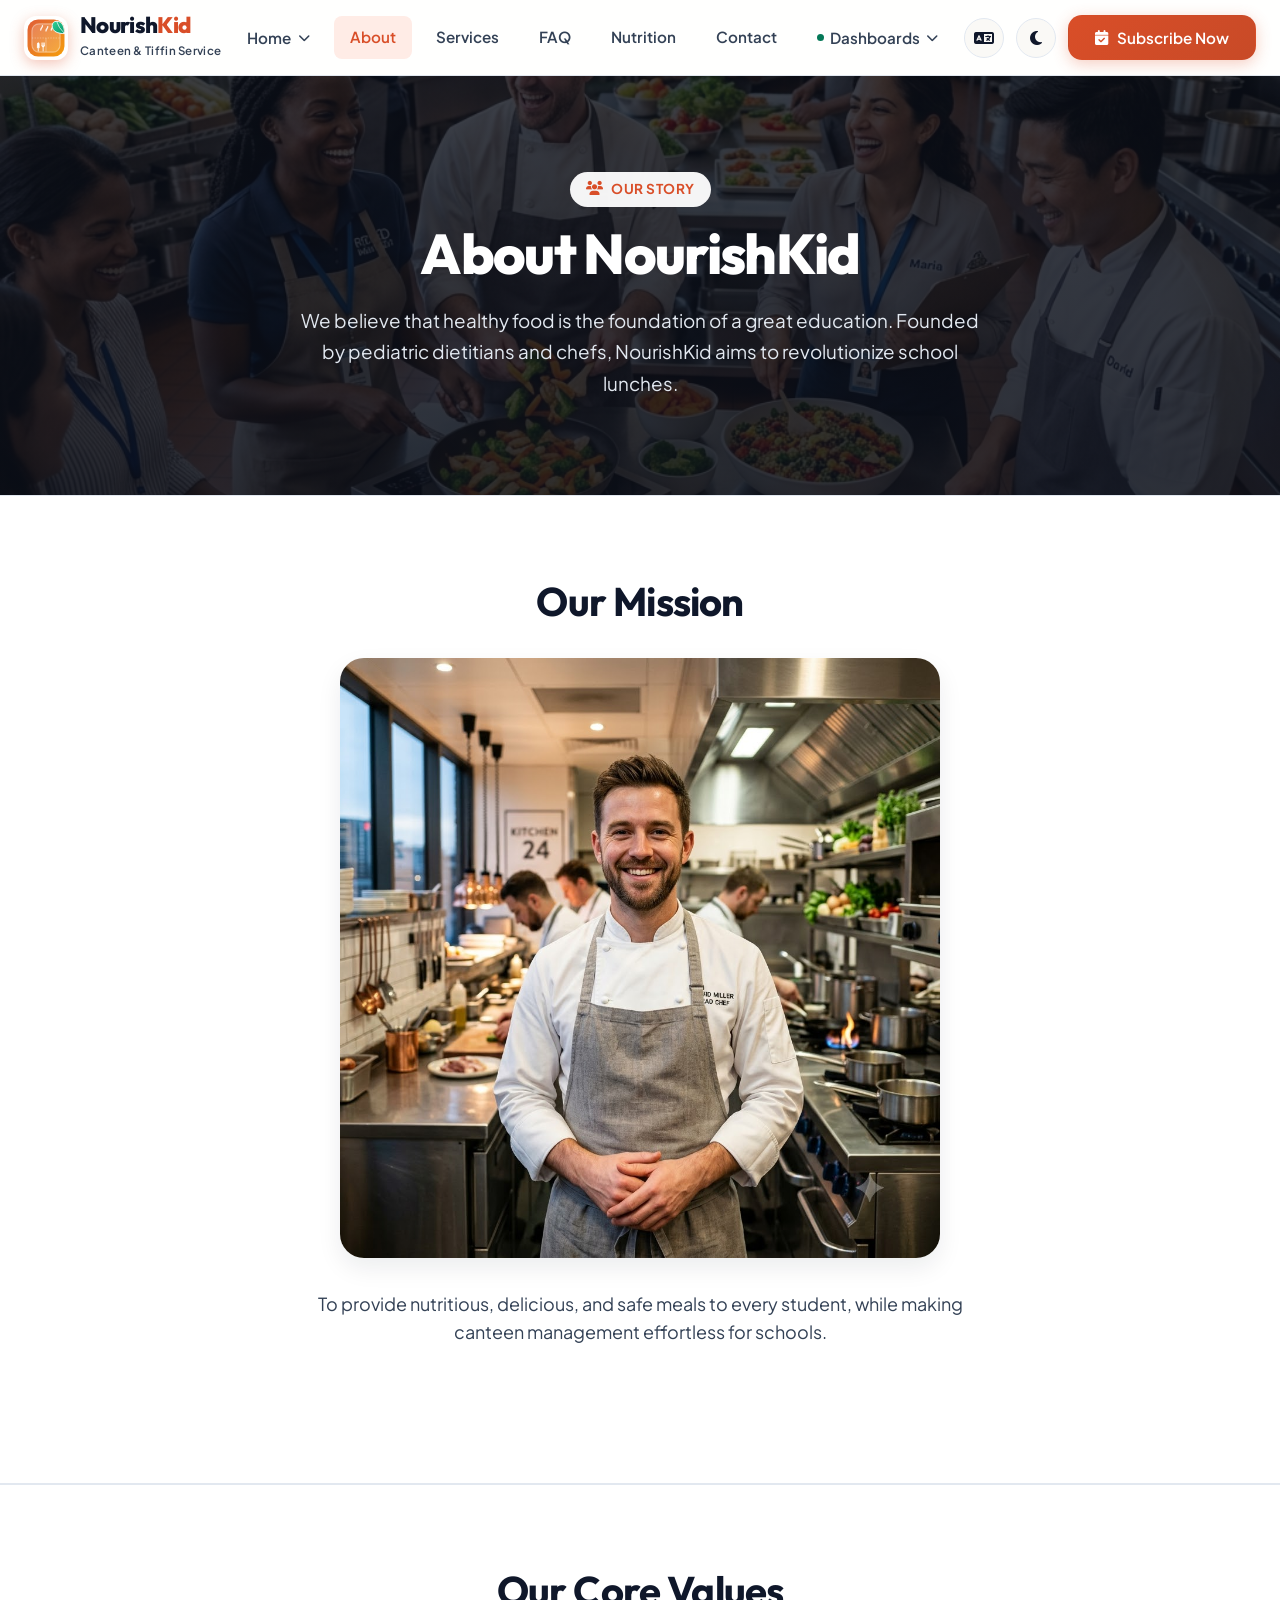
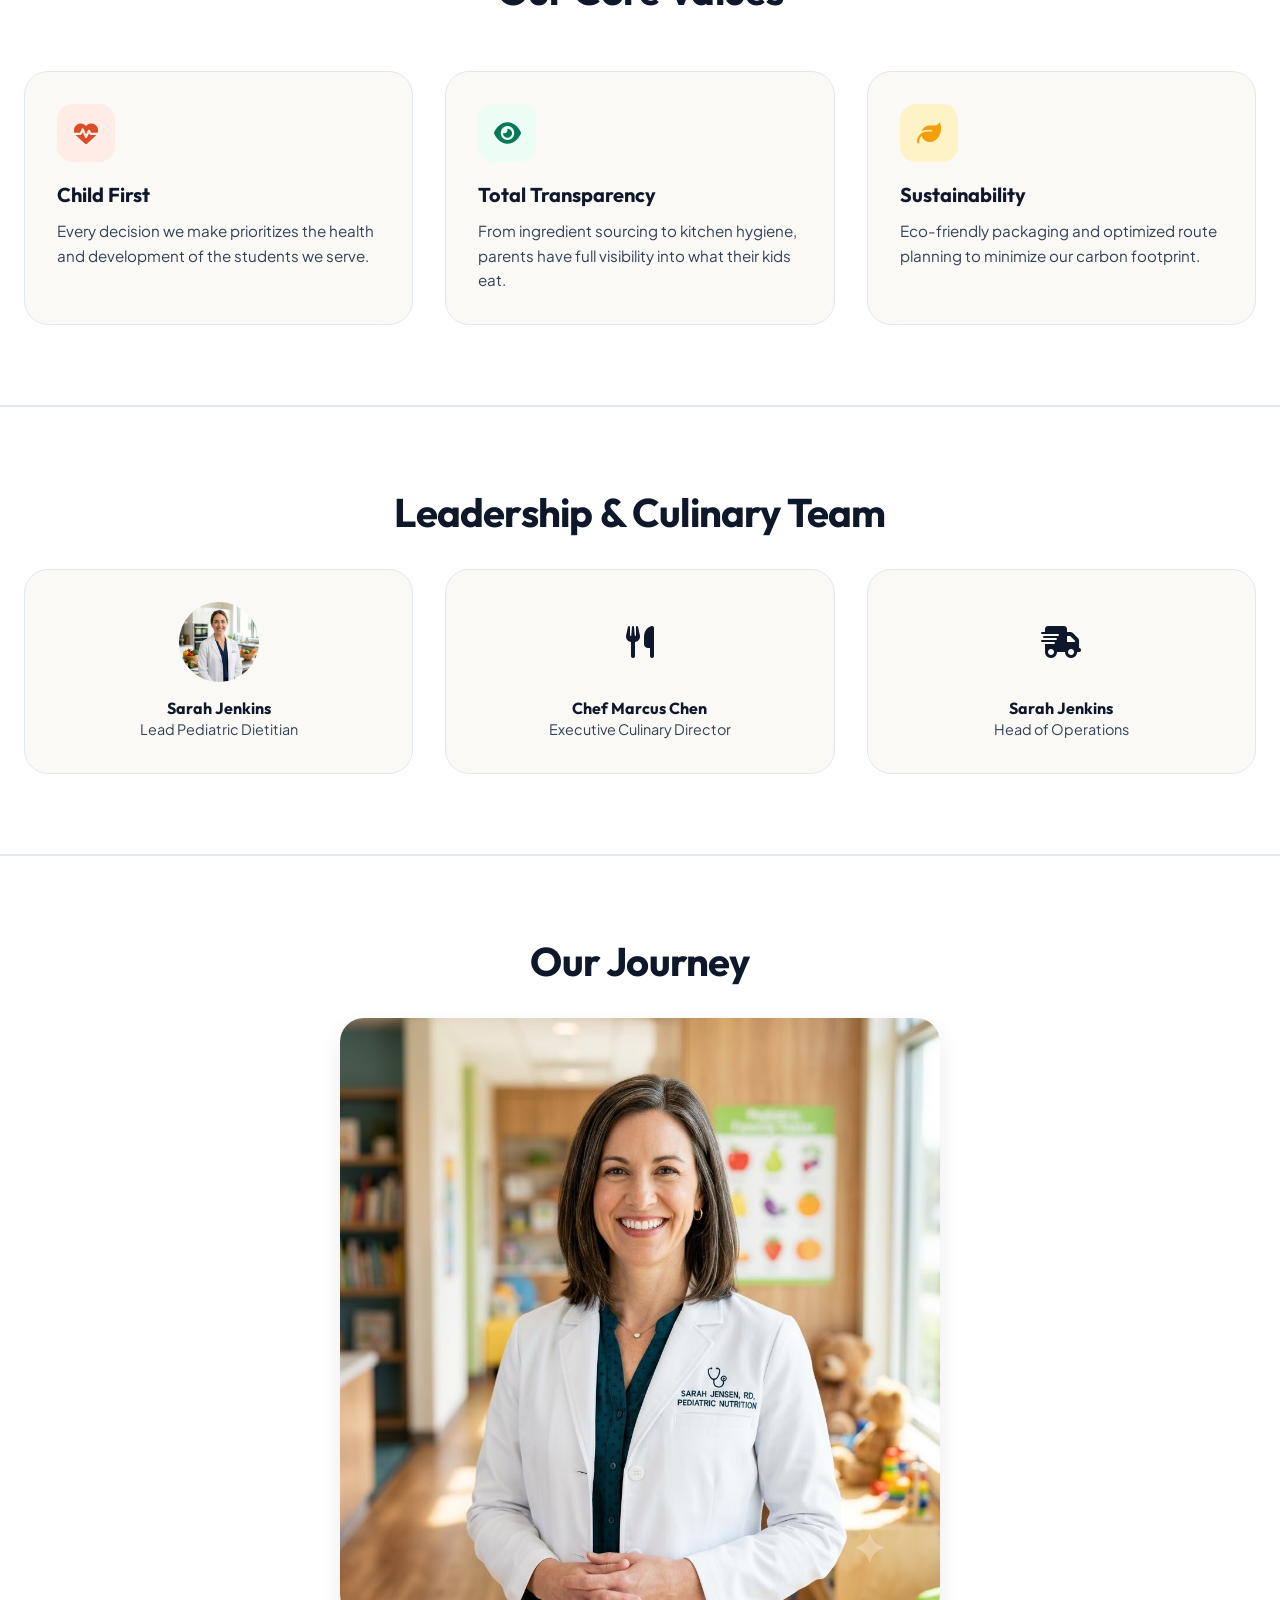
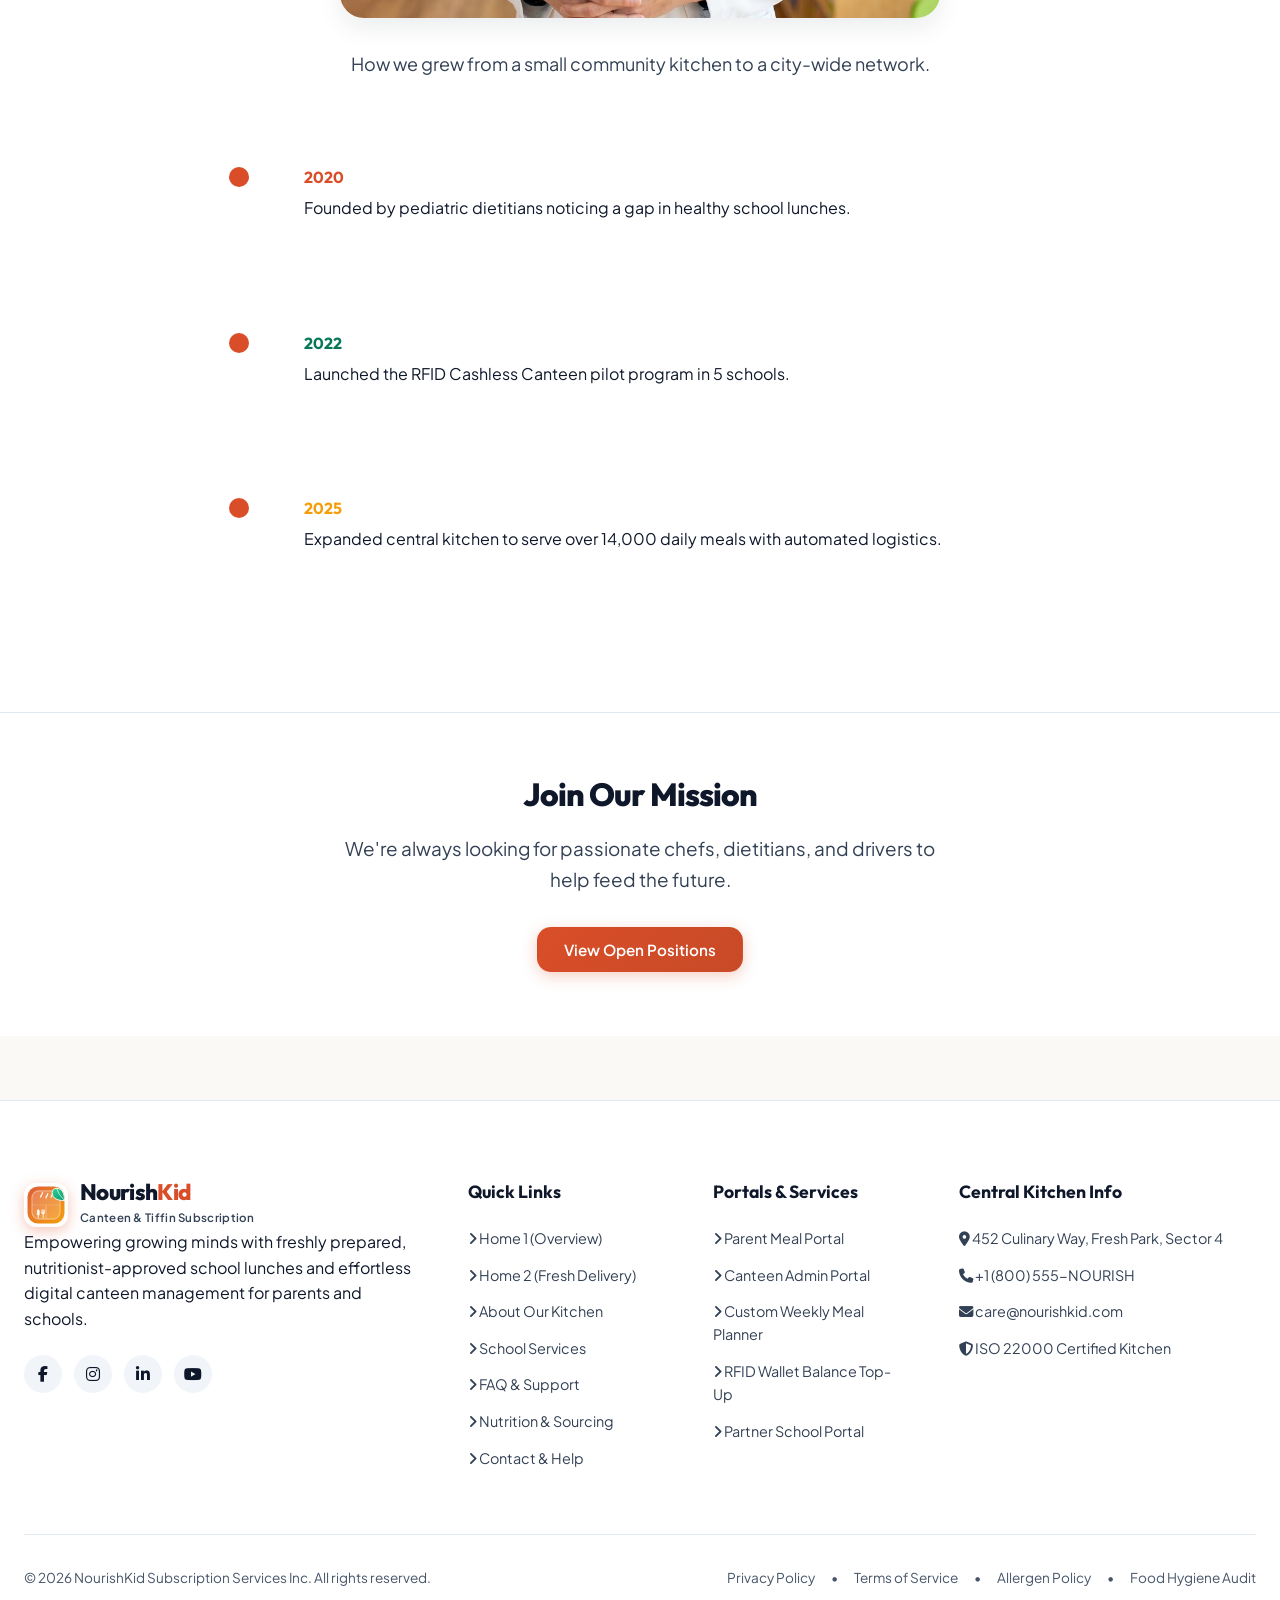
==== about.html @ 26301d30 "Initial commit" ====
<!DOCTYPE html>

<html data-theme="light" dir="ltr" lang="en">
<head>
<meta charset="utf-8"/>
<meta content="width=device-width, initial-scale=1.0" name="viewport"/>
<title>NourishKid - School Canteen &amp; Tiffin Subscription Service</title>
<meta content="Premium school canteen management, fresh tiffin subscription service, and interactive parent portal for healthy daily school meals." name="description"/>
<!-- Google Fonts: Outfit & Plus Jakarta Sans -->
<link href="https://fonts.googleapis.com" rel="preconnect"/>
<link crossorigin="" href="https://fonts.gstatic.com" rel="preconnect"/>
<link href="https://fonts.googleapis.com/css2?family=Outfit:wght@400;500;600;700;800&amp;family=Plus+Jakarta+Sans:wght@400;500;600;700&amp;display=swap" rel="stylesheet"/>
<!-- FontAwesome Icons -->
<link href="https://cdnjs.cloudflare.com/ajax/libs/font-awesome/6.5.1/css/all.min.css" rel="stylesheet"/>
<link href="./src/style.css" rel="stylesheet"/>
</head>
<body>
<!-- Global Navigation Header -->
<header class="site-header" id="site-header">
<div class="nav-container">
<!-- Brand Logo with Inline Vector SVG -->
<a class="brand-logo" href="#" id="brand-home-link">
<svg class="brand-logo-img" viewbox="0 0 100 100" xmlns="http://www.w3.org/2000/svg">
<defs>
<lineargradient id="nk-bg-grad" x1="0%" x2="100%" y1="0%" y2="100%">
<stop offset="0%" stop-color="#E05D38"></stop>
<stop offset="100%" stop-color="#F59E0B"></stop>
</lineargradient>
<lineargradient id="nk-leaf-grad" x1="0%" x2="100%" y1="0%" y2="100%">
<stop offset="0%" stop-color="#34D399"></stop>
<stop offset="100%" stop-color="#059669"></stop>
</lineargradient>
</defs>
<rect fill="url(#nk-bg-grad)" height="84" rx="24" width="84" x="8" y="8"></rect>
<rect fill="#FFFFFF" fill-opacity="0.18" height="64" rx="16" stroke="#FFFFFF" stroke-opacity="0.4" stroke-width="2.5" width="64" x="18" y="18"></rect>
<path d="M 18 50 L 82 50" stroke="#FFFFFF" stroke-dasharray="3 3" stroke-opacity="0.3" stroke-width="2.5"></path>
<path d="M 50 50 L 50 82" stroke="#FFFFFF" stroke-opacity="0.3" stroke-width="2.5"></path>
<path d="M 38 32 C 38 27 42 27 42 22" fill="none" opacity="0.9" stroke="#FFFFFF" stroke-linecap="round" stroke-width="3"></path>
<path d="M 50 34 C 50 29 54 29 54 24" fill="none" opacity="0.9" stroke="#FFFFFF" stroke-linecap="round" stroke-width="3"></path>
<path d="M 62 32 C 62 27 66 27 66 22" fill="none" opacity="0.9" stroke="#FFFFFF" stroke-linecap="round" stroke-width="3"></path>
<g fill="none" stroke="#FFFFFF" stroke-linecap="round" stroke-linejoin="round" stroke-width="3" transform="translate(24, 56) scale(0.65)">
<path d="M 10 25 L 10 12 C 10 6 16 6 16 12 L 16 25 M 13 25 L 13 36" fill="#FFFFFF"></path>
<path d="M 26 8 L 26 18 M 30 8 L 30 18 M 34 8 L 34 18 M 26 18 C 26 24 34 24 34 18 M 30 24 L 30 36" fill="#FFFFFF"></path>
</g>
<g transform="translate(62, 10)">
<path d="M 12 2 C 26 2 30 16 30 30 C 16 30 2 26 2 12 C 2 6 6 2 12 2 Z" fill="url(#nk-leaf-grad)" stroke="#FFFFFF" stroke-width="2"></path>
<path d="M 12 2 Q 16 16 30 30" fill="none" opacity="0.8" stroke="#FFFFFF" stroke-linecap="round" stroke-width="2"></path>
</g>
</svg>
<div class="logo-text">
<span class="logo-title">Nourish<span class="highlight">Kid</span></span>
<span class="logo-subtitle">Canteen &amp; Tiffin Service</span>
</div>
</a>
<!-- Navigation Links -->
<nav class="nav-menu" id="nav-menu">
<ul class="nav-list">
<!-- Home Dropdown -->
<li class="nav-item has-dropdown">
<button aria-expanded="false" class="nav-link dropdown-toggle" id="home-dropdown-btn">
<span>Home</span>
<i class="fa-solid fa-chevron-down dropdown-arrow"></i>
</button>
<div class="dropdown-menu">
<a class="dropdown-item active" href="./index.html">
<div class="dropdown-icon"><i class="fa-solid fa-store"></i></div>
<div class="dropdown-info">
<span class="item-title">Home 1: Canteen &amp; Subscriptions</span>
<span class="item-desc">Classic overview, menu tiers &amp; weekly builder</span>
</div>
</a>
<a class="dropdown-item" href="./home2.html">
<div class="dropdown-icon"><i class="fa-solid fa-truck-ramp-box"></i></div>
<div class="dropdown-info">
<span class="item-title">Home 2: Fresh Delivery &amp; Schools</span>
<span class="item-desc">Daily kitchen pipeline &amp; school network</span>
</div>
</a>
</div>
</li>
<!-- Direct Links -->
<li class="nav-item">
<a class="nav-link" href="./about.html">About</a>
</li>
<li class="nav-item">
<a class="nav-link" href="./services.html">Services</a>
</li>
<li class="nav-item">
<a class="nav-link" href="./faq.html">FAQ</a>
</li>
<li class="nav-item">
<a class="nav-link" href="./nutrition.html">Nutrition</a>
</li>
<li class="nav-item">
<a class="nav-link" href="./contact.html">Contact</a>
</li>
<!-- Dashboards Dropdown -->
<li class="nav-item has-dropdown">
<button aria-expanded="false" class="nav-link dropdown-toggle" id="dashboard-dropdown-btn">
<span class="badge-dot"></span>
<span>Dashboards</span>
<i class="fa-solid fa-chevron-down dropdown-arrow"></i>
</button>
<div class="dropdown-menu">
<a class="dropdown-item" href="./parent-dashboard.html">
<div class="dropdown-icon user-icon"><i class="fa-solid fa-user-gear"></i></div>
<div class="dropdown-info">
<span class="item-title">User / Parent Dashboard</span>
<span class="item-desc">Weekly meal plans, allergies &amp; billing</span>
</div>
</a>
<a class="dropdown-item" href="./admin-dashboard.html">
<div class="dropdown-icon admin-icon"><i class="fa-solid fa-chart-line"></i></div>
<div class="dropdown-info">
<span class="item-title">Admin Dashboard</span>
<span class="item-desc">Menu manager, prep metrics &amp; revenue</span>
</div>
</a>
</div>
</li>
</ul>
</nav>
<!-- Right Header Actions -->
<div class="nav-actions">
<!-- RTL/LTR Toggle -->
<button aria-label="Toggle Direction Mode" class="topbar-icon-btn" onclick="if(window.app){window.app.toggleDir();}else{var html=document.documentElement; var next=html.getAttribute('dir')==='ltr'?'rtl':'ltr'; html.setAttribute('dir', next); localStorage.setItem('nk_dir', next);}" title="Toggle RTL/LTR" type="button">
<i class="fa-solid fa-language"></i>
</button>
<!-- Dark / Light Theme Toggle Switch -->
<button aria-label="Toggle Light/Dark Theme" class="topbar-icon-btn" onclick="if(window.app){window.app.toggleTheme();}else{var html=document.documentElement; var next=html.getAttribute('data-theme')==='light'?'dark':'light'; html.setAttribute('data-theme', next); localStorage.setItem('nk_theme', next); var icon=document.getElementById('theme-icon'); if(icon){icon.className=next==='dark'?'fa-solid fa-sun':'fa-solid fa-moon';}}" title="Toggle Theme" type="button">
<i class="fa-solid fa-moon" id="theme-icon"></i>
</button>
<!-- Mobile Navigation Toggle -->
<button aria-label="Toggle Menu" class="btn-mobile-menu" id="mobile-menu-btn">
<i class="fa-solid fa-bars"></i>
</button>
<!-- CTA Subscribe Button -->
<button class="btn btn-primary nav-cta-btn" id="open-subscribe-modal-btn">
<i class="fa-solid fa-calendar-check"></i>
<span>Subscribe Now</span>
</button>
</div>
</div>
</header>
<!-- Main View Container (Pre-rendered for direct file viewing and server viewing) -->
<main id="app-view-container">
<div class="view-section active-view" id="view-about">
<section class="hero-wrapper" style="position: relative; background: linear-gradient(rgba(11, 15, 25, 0.8), rgba(11, 15, 25, 0.85)), url('./src/assets/hero_about.png') center/cover no-repeat; padding: 6rem 0;">
<div class="container text-center" style="position: relative; z-index: 1;">
<span class="section-tag" style="background: rgba(255,255,255,0.95); color: var(--primary); border: none;"><i class="fa-solid fa-users"></i> Our Story</span>
<h1 class="hero-title" style="color: #ffffff !important;">About NourishKid</h1>
<p class="hero-description" style="max-width: 700px; margin: 0 auto;color: #e2e8f0 !important;">
            We believe that healthy food is the foundation of a great education. Founded by pediatric dietitians and chefs, NourishKid aims to revolutionize school lunches.
          </p>
</div>
</section>
<section class="features-section" style="background: var(--bg-card);">
<div class="container">
<div class="section-header text-center">
<h2 class="section-title">Our Mission</h2><img src="./src/assets/chef.jpg" style="width: 100%; max-width: 600px; border-radius: var(--radius-lg); margin: 2rem auto; display: block; box-shadow: var(--shadow-md);"/>
<p class="section-subtitle">To provide nutritious, delicious, and safe meals to every student, while making canteen management effortless for schools.</p>
</div>
</div>
</section>
<!-- Core Values -->
<section class="features-section">
<div class="container">
<div class="section-header text-center">
<h2 class="section-title">Our Core Values</h2>
</div>
<div class="features-grid">
<div class="feature-card">
<div class="feature-icon-wrapper"><i class="fa-solid fa-heart-pulse"></i></div>
<h3>Child First</h3>
<p>Every decision we make prioritizes the health and development of the students we serve.</p>
</div>
<div class="feature-card">
<div class="feature-icon-wrapper" style="background: var(--secondary-light); color: var(--secondary);"><i class="fa-solid fa-eye"></i></div>
<h3>Total Transparency</h3>
<p>From ingredient sourcing to kitchen hygiene, parents have full visibility into what their kids eat.</p>
</div>
<div class="feature-card">
<div class="feature-icon-wrapper" style="background: var(--accent-light); color: var(--accent);"><i class="fa-solid fa-leaf"></i></div>
<h3>Sustainability</h3>
<p>Eco-friendly packaging and optimized route planning to minimize our carbon footprint.</p>
</div>
</div>
</div>
</section>
<!-- Meet the Team -->
<section class="features-section" style="background: var(--bg-card);">
<div class="container text-center">
<h2 class="section-title">Leadership &amp; Culinary Team</h2>
<div class="features-grid" style="margin-top: 2rem;">
<div class="feature-card text-center" style="background: var(--bg-primary);">
<img alt="Sarah, Pediatric Dietitian" src="./src/assets/pediatric-dietitian.jpg" style="width: 80px; height: 80px; border-radius: 50%; object-fit: cover; margin: 0 auto 1rem auto; display: block;"/>
<h4>Sarah Jenkins</h4>
<p style="font-size: 0.9rem; color: var(--text-muted);">Lead Pediatric Dietitian</p>
</div>
<div class="feature-card text-center" style="background: var(--bg-primary);">
<div style="width: 80px; height: 80px; background: var(--border-color); border-radius: 50%; margin: 0 auto 1rem auto; display:flex; align-items:center; justify-content:center;"><i class="fa-solid fa-utensils" style="font-size: 2rem;"></i></div>
<h4>Chef Marcus Chen</h4>
<p style="font-size: 0.9rem; color: var(--text-muted);">Executive Culinary Director</p>
</div>
<div class="feature-card text-center" style="background: var(--bg-primary);">
<div style="width: 80px; height: 80px; background: var(--border-color); border-radius: 50%; margin: 0 auto 1rem auto; display:flex; align-items:center; justify-content:center;"><i class="fa-solid fa-truck-fast" style="font-size: 2rem;"></i></div>
<h4>Sarah Jenkins</h4>
<p style="font-size: 0.9rem; color: var(--text-muted);">Head of Operations</p>
</div>
</div>
</div>
</section>
<!-- Our Journey -->
<section class="features-section">
<div class="container">
<div class="section-header text-center">
<h2 class="section-title">Our Journey</h2>
<img src="./src/assets/nutritionist.jpg" style="width: 100%; max-width: 600px; border-radius: var(--radius-lg); margin: 2rem auto; display: block; box-shadow: var(--shadow-md);">
<p class="section-subtitle">How we grew from a small community kitchen to a city-wide network.</p>
</div>
<div class="timeline-container">
<div class="timeline-item">
<h4 style="color: var(--primary); margin-bottom: 0.5rem;">2020</h4>
<p>Founded by pediatric dietitians noticing a gap in healthy school lunches.</p>
</div>
<div class="timeline-item">
<h4 style="color: var(--secondary); margin-bottom: 0.5rem;">2022</h4>
<p>Launched the RFID Cashless Canteen pilot program in 5 schools.</p>
</div>
<div class="timeline-item">
<h4 style="color: var(--accent); margin-bottom: 0.5rem;">2025</h4>
<p>Expanded central kitchen to serve over 14,000 daily meals with automated logistics.</p>
</div>
</div>
</div>
</section>
<!-- Careers CTA -->
<section class="hero-wrapper" style="background: var(--bg-card); padding: 4rem 1rem; border-top: 1px solid var(--border-color);">
<div class="container text-center">
<h2 class="hero-title" style="font-size: 2rem;">Join Our Mission</h2>
<p class="hero-description" style="max-width: 600px; margin: 0 auto 2rem auto;">
            We're always looking for passionate chefs, dietitians, and drivers to help feed the future.
          </p>
<button class="btn btn-primary">View Open Positions</button>
</div>
</section>
</div>
</main>
<!-- Global Footer -->
<footer class="site-footer">
<div class="footer-container">
<div class="footer-grid">
<div class="footer-col brand-col">
<div class="brand-logo footer-logo">
<svg class="brand-logo-img" viewbox="0 0 100 100" xmlns="http://www.w3.org/2000/svg">
<rect fill="url(#nk-bg-grad)" height="84" rx="24" width="84" x="8" y="8"></rect>
<rect fill="#FFFFFF" fill-opacity="0.18" height="64" rx="16" stroke="#FFFFFF" stroke-opacity="0.4" stroke-width="2.5" width="64" x="18" y="18"></rect>
<path d="M 18 50 L 82 50" stroke="#FFFFFF" stroke-dasharray="3 3" stroke-opacity="0.3" stroke-width="2.5"></path>
<path d="M 50 50 L 50 82" stroke="#FFFFFF" stroke-opacity="0.3" stroke-width="2.5"></path>
<path d="M 38 32 C 38 27 42 27 42 22" fill="none" opacity="0.9" stroke="#FFFFFF" stroke-linecap="round" stroke-width="3"></path>
<path d="M 50 34 C 50 29 54 29 54 24" fill="none" opacity="0.9" stroke="#FFFFFF" stroke-linecap="round" stroke-width="3"></path>
<path d="M 62 32 C 62 27 66 27 66 22" fill="none" opacity="0.9" stroke="#FFFFFF" stroke-linecap="round" stroke-width="3"></path>
<g fill="none" stroke="#FFFFFF" stroke-linecap="round" stroke-linejoin="round" stroke-width="3" transform="translate(24, 56) scale(0.65)">
<path d="M 10 25 L 10 12 C 10 6 16 6 16 12 L 16 25 M 13 25 L 13 36" fill="#FFFFFF"></path>
<path d="M 26 8 L 26 18 M 30 8 L 30 18 M 34 8 L 34 18 M 26 18 C 26 24 34 24 34 18 M 30 24 L 30 36" fill="#FFFFFF"></path>
</g>
<g transform="translate(62, 10)">
<path d="M 12 2 C 26 2 30 16 30 30 C 16 30 2 26 2 12 C 2 6 6 2 12 2 Z" fill="url(#nk-leaf-grad)" stroke="#FFFFFF" stroke-width="2"></path>
<path d="M 12 2 Q 16 16 30 30" fill="none" opacity="0.8" stroke="#FFFFFF" stroke-linecap="round" stroke-width="2"></path>
</g>
</svg>
<div class="logo-text">
<span class="logo-title">Nourish<span class="highlight">Kid</span></span>
<span class="logo-subtitle">Canteen &amp; Tiffin Subscription</span>
</div>
</div>
<p class="footer-desc">
            Empowering growing minds with freshly prepared, nutritionist-approved school lunches and effortless digital
            canteen management for parents and schools.
          </p>
<div class="social-links">
<a aria-label="Facebook" class="social-icon" href="#"><i class="fa-brands fa-facebook-f"></i></a>
<a aria-label="Instagram" class="social-icon" href="#"><i class="fa-brands fa-instagram"></i></a>
<a aria-label="LinkedIn" class="social-icon" href="#"><i class="fa-brands fa-linkedin-in"></i></a>
<a aria-label="YouTube" class="social-icon" href="#"><i class="fa-brands fa-youtube"></i></a>
</div>
</div>
<div class="footer-col">
<h4 class="footer-heading">Quick Links</h4>
<ul class="footer-links">
<li><a class="view-trigger" href="./index.html"><i class="fa-solid fa-angle-right"></i>
                Home 1 (Overview)</a></li>
<li><a class="view-trigger" href="./home2.html"><i class="fa-solid fa-angle-right"></i>
                Home 2 (Fresh Delivery)</a></li>
<li><a class="view-trigger" href="./about.html"><i class="fa-solid fa-angle-right"></i>
                About Our Kitchen</a></li>
<li><a class="view-trigger" href="./services.html"><i class="fa-solid fa-angle-right"></i> School Services</a></li>
<li><a class="view-trigger" href="./faq.html"><i class="fa-solid fa-angle-right"></i> FAQ &amp; Support</a></li>
<li><a class="view-trigger" href="./nutrition.html"><i class="fa-solid fa-angle-right"></i> Nutrition &amp; Sourcing</a></li>
<li><a class="view-trigger" href="./contact.html"><i class="fa-solid fa-angle-right"></i> Contact &amp; Help</a></li>
</ul>
</div>
<div class="footer-col">
<h4 class="footer-heading">Portals &amp; Services</h4>
<ul class="footer-links">
<li><a href="./parent-dashboard.html"><i class="fa-solid fa-angle-right"></i> Parent Meal Portal</a></li>
<li><a href="./admin-dashboard.html"><i class="fa-solid fa-angle-right"></i> Canteen Admin Portal</a></li>
<li><a href="#" id="footer-weekly-plan-btn"><i class="fa-solid fa-angle-right"></i> Custom Weekly Meal
                Planner</a></li>
<li><a href="#" id="footer-rfid-wallet-btn"><i class="fa-solid fa-angle-right"></i> RFID Wallet Balance
                Top-Up</a></li>
<li><a href="#" id="footer-school-partner-btn"><i class="fa-solid fa-angle-right"></i> Partner School
                Portal</a></li>
</ul>
</div>
<div class="footer-col">
<h4 class="footer-heading">Central Kitchen Info</h4>
<ul class="contact-info">
<li><i class="fa-solid fa-location-dot"></i> 452 Culinary Way, Fresh Park, Sector 4</li>
<li><i class="fa-solid fa-phone"></i> +1 (800) 555-NOURISH</li>
<li><i class="fa-solid fa-envelope"></i> care@nourishkid.com</li>
<li><i class="fa-solid fa-shield-halved"></i> ISO 22000 Certified Kitchen</li>
</ul>
</div>
</div>
<div class="footer-bottom">
<p>© 2026 NourishKid Subscription Services Inc. All rights reserved.</p>
<div class="bottom-links">
<a href="#">Privacy Policy</a>
<span>•</span>
<a href="#">Terms of Service</a>
<span>•</span>
<a href="#">Allergen Policy</a>
<span>•</span>
<a href="#">Food Hygiene Audit</a>
</div>
</div>
</div>
</footer>
<!-- Modal: Quick Subscription Builder -->
<div class="modal-backdrop" id="subscribe-modal">
<div class="modal-card">
<button class="modal-close" id="modal-close-btn">×</button>
<div class="modal-header">
<div class="modal-icon"><i class="fa-solid fa-box-open"></i></div>
<div>
<h3 class="modal-title">Subscribe to Weekly Tiffin Plan</h3>
<p class="modal-subtitle">Choose your plan, student school &amp; allergy settings</p>
</div>
</div>
<div class="modal-body">
<form id="subscribe-form">
<div class="form-grid">
<div class="form-group">
<label for="modal-student-name">Student Full Name</label>
<input class="form-input" id="modal-student-name" placeholder="e.g. Liam Davis" required="" type="text"/>
</div>
<div class="form-group">
<label for="modal-school-name">School / College</label>
<select class="form-select" id="modal-school-name" required="">
<option value="Saint Jude Academy">Saint Jude Academy</option>
<option value="Oakridge International">Oakridge International</option>
<option value="Greenwood High School">Greenwood High School</option>
<option value="Cambridge Prep School">Cambridge Prep School</option>
</select>
</div>
<div class="form-group">
<label for="modal-grade">Grade &amp; Section</label>
<input class="form-input" id="modal-grade" placeholder="e.g. Grade 5 - Section B" required="" type="text"/>
</div>
<div class="form-group">
<label for="modal-plan-tier">Meal Plan Tier</label>
<select class="form-select" id="modal-plan-tier" required="">
<option value="NutriPlus Balanced Plan - $49/wk">NutriPlus Balanced ($49/week)</option>
<option value="Chef Special Organic Tiffin - $69/wk">Chef Special Organic ($69/week)</option>
<option value="Junior Lite Snack Plan - $29/wk">Junior Lite Snack ($29/week)</option>
</select>
</div>
</div>
<div class="form-group">
<label>Dietary Restrictions / Allergies</label>
<div class="checkbox-group">
<label class="checkbox-label"><input checked="" name="allergy" type="checkbox" value="Nut-Free"/>
                Nut-Free</label>
<label class="checkbox-label"><input name="allergy" type="checkbox" value="Gluten-Free"/>
                Gluten-Free</label>
<label class="checkbox-label"><input name="allergy" type="checkbox" value="Dairy-Free"/> Dairy-Free</label>
<label class="checkbox-label"><input name="allergy" type="checkbox" value="Jain/Halal"/>
                Halal/Vegetarian</label>
</div>
</div>
<div class="modal-summary">
<div class="summary-item"><span>Total Weekly Billing:</span> <strong id="modal-summary-price">$49.00 /
                week</strong></div>
<div class="summary-item"><span>Delivery Desk:</span> <span>Classroom Tiffin Rack #4</span></div>
</div>
<button class="btn btn-primary btn-block" type="submit">Confirm Subscription &amp; Start Next Week</button>
</form>
</div>
</div>
</div>
<!-- Toast Notification Container -->
<div class="toast-container" id="toast-container"></div>
<script src="./src/main.js"></script>
</body>
</html>
---- src/style.css ----
/* ==========================================================================
   NourishKid - School Canteen & Tiffin Subscription Service
   Design System & Theme Stylesheet
   ========================================================================== */

/* --------------------------------------------------------------------------
   1. CSS Custom Properties / Design Tokens
   -------------------------------------------------------------------------- */
:root {
  /* Light Theme Color Palette */
  --bg-primary: #FAF9F6;
  --bg-surface: #FFFFFF;
  --bg-card: #FFFFFF;
  --bg-card-hover: #F8FAFC;
  --bg-glass: rgba(255, 255, 255, 0.88);
  --bg-muted: #F1F5F9;
  
  --text-main: #0F172A;
  --text-muted: #334155;
  --text-light: #475569;
  
  --primary: #D94E28;        /* Warm Appetizing Terracotta / Fresh Orange */
  --primary-hover: #C84A27;
  --primary-light: #FFECE6;
  
  --secondary: #047857;      /* Fresh Mint Emerald / Healthy Organic */
  --secondary-hover: #047857;
  --secondary-light: #ECFDF5;
  
  --accent: #F59E0B;         /* Warm Honey Gold */
  --accent-light: #FEF3C7;
  
  --info: #2563EB;
  --info-light: #EFF6FF;
  
  --btn-primary-text: #FFFFFF;
  --btn-secondary-text-hover: #FFFFFF;

  
  --border: #E2E8F0;
  --border-light: #F1F5F9;
  
  /* Shadows & Glassmorphism */
  --shadow-sm: 0 2px 8px rgba(15, 23, 42, 0.04);
  --shadow-md: 0 10px 25px rgba(15, 23, 42, 0.08);
  --shadow-lg: 0 20px 45px rgba(224, 93, 56, 0.14);
  --shadow-card: 0 12px 32px rgba(15, 23, 42, 0.06);
  
  --radius-sm: 8px;
  --radius-md: 14px;
  --radius-lg: 24px;
  --radius-full: 9999px;
  
  --transition: all 0.3s cubic-bezier(0.4, 0, 0.2, 1);
  --font-family-body: 'Plus Jakarta Sans', system-ui, -apple-system, sans-serif;
  --font-family-heading: 'Outfit', system-ui, -apple-system, sans-serif;

  --dir-factor: 1;
}

/* Dark Theme Overrides */
[data-theme="dark"] {
  --bg-primary: #0B0F19;
  --bg-surface: #111827;
  --bg-card: #1E293B;
  --bg-card-hover: #26334D;
  --bg-glass: rgba(17, 24, 39, 0.9);
  --bg-muted: #1E293B;
  
  --text-main: #F8FAFC;
  --text-muted: #94A3B8;
  --text-light: #CBD5E1;
  
  --primary: #F97316;
  --primary-hover: #EA580C;
  --primary-light: rgba(249, 115, 22, 0.16);
  
  --secondary: #10B981;
  --secondary-hover: #059669;
  --secondary-light: rgba(16, 185, 129, 0.16);
  
  --accent: #FBBF24;
  --accent-light: rgba(251, 191, 36, 0.16);
  
  --info: #3B82F6;
  --info-light: rgba(59, 130, 246, 0.16);
  
  --btn-primary-text: #0B0F19;
  --btn-secondary-text-hover: #0B0F19;

  
  --border: #334155;
  --border-light: #1E293B;
  
  --shadow-sm: 0 2px 8px rgba(0, 0, 0, 0.4);
  --shadow-md: 0 10px 25px rgba(0, 0, 0, 0.5);
  --shadow-lg: 0 20px 45px rgba(249, 115, 22, 0.2);
  --shadow-card: 0 12px 32px rgba(0, 0, 0, 0.45);
}

/* RTL Layout Mode Overrides */
[dir="rtl"] {
  --dir-factor: -1;
  text-align: right;
}

/* --------------------------------------------------------------------------
   2. Reset & Core Typography
   -------------------------------------------------------------------------- */
*, *::before, *::after {
  box-sizing: border-box;
  margin: 0;
  padding: 0;
}

html {
  scroll-behavior: smooth;
  font-size: 16px;
}

body {
  font-family: var(--font-family-body);
  background-color: var(--bg-primary);
  color: var(--text-main);
  line-height: 1.6;
  overflow-x: hidden;
  width: 100%;
  transition: background-color 0.3s ease, color 0.3s ease;
}

html {
  overflow-x: hidden;
  width: 100%;
}

h1, h2, h3, h4, h5, h6 {
  font-family: var(--font-family-heading);
  font-weight: 700;
  color: var(--text-main);
  line-height: 1.25;
}

a {
  color: inherit;
  text-decoration: none;
  transition: var(--transition);
}

button, input, select, textarea {
  font-family: inherit;
  font-size: inherit;
}

ul {
  list-style: none;
}

img {
  max-width: 100%;
  height: auto;
  display: block;
}

/* Utility Containers & Grids */
.container {
  width: 100%;
  max-width: 1280px;
  margin-left: auto;
  margin-right: auto;
  padding-left: 1.5rem;
  padding-right: 1.5rem;
}

.text-gradient {
  background: linear-gradient(135deg, var(--primary) 0%, var(--accent) 100%);
  -webkit-background-clip: text;
  -webkit-text-fill-color: transparent;
}

.text-center { text-align: center; }
.text-left { text-align: left; }
[dir="rtl"] .text-left { text-align: right; }

.highlight {
  color: var(--primary);
}

/* Section Header Styles */
.section-header {
  margin-bottom: 3.5rem;
}

.section-tag {
  display: inline-flex;
  align-items: center;
  gap: 0.5rem;
  padding: 0.4rem 1rem;
  background: var(--primary-light);
  color: var(--primary);
  border-radius: var(--radius-full);
  font-size: 0.85rem;
  font-weight: 700;
  letter-spacing: 0.5px;
  text-transform: uppercase;
  margin-bottom: 1rem;
}

.section-title {
  font-size: 2.5rem;
  margin-bottom: 1rem;
  letter-spacing: -0.02em;
}

.section-subtitle {
  font-size: 1.125rem;
  color: var(--text-muted);
  max-width: 680px;
  margin-left: auto;
  margin-right: auto;
}

/* Buttons System */
.btn {
  display: inline-flex;
  align-items: center;
  justify-content: center;
  gap: 0.6rem;
  padding: 0.75rem 1.6rem;
  font-size: 0.95rem;
  font-weight: 600;
  border-radius: var(--radius-md);
  border: 1px solid transparent;
  cursor: pointer;
  transition: var(--transition);
  white-space: nowrap;
}

.btn-primary {
  background: linear-gradient(135deg, var(--primary) 0%, var(--primary-hover) 100%);
  color: var(--btn-primary-text);
  box-shadow: 0 4px 15px rgba(224, 93, 56, 0.3);
}
.btn-primary:hover {
  transform: translateY(-2px);
  box-shadow: 0 8px 22px rgba(224, 93, 56, 0.4);
}

.btn-secondary {
  background: var(--secondary-light);
  color: var(--secondary);
  border: 1px solid rgba(5, 150, 105, 0.2);
}
.btn-secondary:hover {
  background: var(--secondary);
  color: var(--btn-primary-text);
  transform: translateY(-2px);
}

.btn-outline {
  background: transparent;
  border-color: var(--border);
  color: var(--text-main);
}
.btn-outline:hover {
  background: var(--bg-muted);
  border-color: var(--text-muted);
}

.btn-sm {
  padding: 0.45rem 0.9rem;
  font-size: 0.85rem;
  border-radius: var(--radius-sm);
}

.btn-block {
  width: 100%;
}

/* --------------------------------------------------------------------------
   3. Header Navigation & Dropdowns
   -------------------------------------------------------------------------- */
.site-header {
  position: fixed;
  top: 0;
  left: 0;
  right: 0;
  z-index: 1000;
  background: var(--bg-glass);
  backdrop-filter: blur(16px);
  -webkit-backdrop-filter: blur(16px);
  border-bottom: 1px solid var(--border);
  transition: var(--transition);
}

.nav-container {
  display: flex;
  align-items: center;
  justify-content: space-between;
  max-width: 1320px;
  margin: 0 auto;
  padding: 0.85rem 1.5rem;
}

/* Brand Logo */
.brand-logo {
  display: flex;
  align-items: center;
  gap: 0.75rem;
}

.brand-logo-img {
  width: 44px;
  height: 44px;
  border-radius: 12px;
  object-fit: cover;
  box-shadow: 0 4px 14px rgba(224, 93, 56, 0.35);
  transition: transform 0.3s cubic-bezier(0.4, 0, 0.2, 1);
}

.brand-logo:hover .brand-logo-img {
  transform: scale(1.08) rotate(-4deg);
}

.logo-icon {
  width: 44px;
  height: 44px;
  border-radius: 12px;
  background: linear-gradient(135deg, var(--primary) 0%, var(--accent) 100%);
  color: var(--btn-primary-text);
  display: flex;
  align-items: center;
  justify-content: center;
  font-size: 1.3rem;
  box-shadow: 0 4px 12px rgba(224, 93, 56, 0.35);
}

.logo-title {
  font-family: var(--font-family-heading);
  font-size: 1.4rem;
  font-weight: 800;
  letter-spacing: -0.03em;
  display: block;
  line-height: 1;
}

.logo-subtitle {
  font-size: 0.72rem;
  color: var(--text-muted);
  font-weight: 600;
  letter-spacing: 0.3px;
}

/* Navigation Links */
.nav-menu {
  display: flex;
  align-items: center;
}

.nav-list {
  display: flex;
  align-items: center;
  gap: 0.5rem;
}

.nav-item {
  position: relative;
}

.nav-link {
  display: inline-flex;
  align-items: center;
  gap: 0.4rem;
  padding: 0.6rem 1rem;
  font-weight: 600;
  font-size: 0.95rem;
  color: var(--text-muted);
  border-radius: var(--radius-sm);
  cursor: pointer;
  background: transparent;
  border: none;
}

.nav-link:hover, .nav-link.active {
  color: var(--primary);
  background: var(--primary-light);
}

.badge-dot {
  width: 7px;
  height: 7px;
  border-radius: 50%;
  background: var(--secondary);
}

/* Dropdown Menu Styling */
.dropdown-toggle .dropdown-arrow {
  font-size: 0.75rem;
  transition: transform 0.25s ease;
}

.has-dropdown:hover .dropdown-arrow,
.has-dropdown.open .dropdown-arrow {
  transform: rotate(180deg);
}

.dropdown-menu {
  position: absolute;
  top: calc(100% + 8px);
  left: 0;
  min-width: 290px;
  background: var(--bg-card);
  border: 1px solid var(--border);
  border-radius: var(--radius-md);
  box-shadow: var(--shadow-md);
  padding: 0.6rem;
  opacity: 0;
  visibility: hidden;
  transform: translateY(10px);
  transition: all 0.25s cubic-bezier(0.4, 0, 0.2, 1);
  z-index: 1100;
}

[dir="rtl"] .dropdown-menu {
  left: auto;
  right: 0;
}

.has-dropdown:hover .dropdown-menu,
.has-dropdown:focus-within .dropdown-menu {
  opacity: 1;
  visibility: visible;
  transform: translateY(0);
}

.dropdown-item {
  display: flex;
  align-items: flex-start;
  gap: 0.85rem;
  padding: 0.75rem 0.85rem;
  border-radius: var(--radius-sm);
  transition: var(--transition);
}

.dropdown-item:hover, .dropdown-item.active {
  background: var(--bg-muted);
}

.dropdown-icon {
  width: 36px;
  height: 36px;
  border-radius: 10px;
  background: var(--primary-light);
  color: var(--primary);
  display: flex;
  align-items: center;
  justify-content: center;
  font-size: 1rem;
  flex-shrink: 0;
}

.dropdown-icon.user-icon {
  background: var(--secondary-light);
  color: var(--secondary);
}

.dropdown-icon.admin-icon {
  background: var(--accent-light);
  color: var(--accent);
}

.dropdown-info {
  display: flex;
  flex-direction: column;
}

.dropdown-info .item-title {
  font-size: 0.92rem;
  font-weight: 700;
  color: var(--text-main);
}

.dropdown-info .item-desc {
  font-size: 0.78rem;
  color: var(--text-light);
  margin-top: 2px;
}

/* Header Right Actions */
.nav-actions {
  display: flex;
  align-items: center;
  gap: 0.75rem;
}

/* --------------------------------------------------------------------------
   RTL / LTR Toggle Button Spec Requirement:
   Must display ONLY the active mode text: 'LTR' in LTR mode, 'RTL' in RTL mode!
   -------------------------------------------------------------------------- */
.btn-mode-toggle {
  display: inline-flex;
  align-items: center;
  justify-content: center;
  width: 38px;
  height: 38px;
  background: var(--bg-muted);
  border: 1px solid var(--border);
  border-radius: var(--radius-sm);
  color: var(--text-main);
  font-family: var(--font-family-heading);
  font-weight: 800;
  font-size: 0.8rem;
  cursor: pointer;
  transition: var(--transition);
}

.btn-mode-toggle:hover {
  background: var(--accent-light);
  color: var(--accent);
}

/* Theme Toggle Button */
.btn-theme-toggle {
  width: 38px;
  height: 38px;
  border-radius: var(--radius-sm);
  background: var(--bg-muted);
  border: 1px solid var(--border);
  color: var(--text-main);
  display: flex;
  align-items: center;
  justify-content: center;
  font-size: 1.1rem;
  cursor: pointer;
  transition: var(--transition);
}

.btn-theme-toggle:hover {
  background: var(--accent-light);
  color: var(--accent);
}

[data-theme="light"] .icon-moon { display: none; }
[data-theme="light"] .icon-sun { display: inline-block; color: var(--accent); }

[data-theme="dark"] .icon-sun { display: none; }
[data-theme="dark"] .icon-moon { display: inline-block; color: #818CF8; }

.btn-mobile-menu {
  display: none;
  width: 38px;
  height: 38px;
  border-radius: var(--radius-sm);
  background: var(--bg-muted);
  border: 1px solid var(--border);
  color: var(--text-main);
  align-items: center;
  justify-content: center;
  font-size: 1.1rem;
  cursor: pointer;
}

/* --------------------------------------------------------------------------
   4. Views & Page Layout Sections
   -------------------------------------------------------------------------- */
#app-view-container {
  padding-top: 76px;
  min-height: calc(100vh - 350px);
}

.view-section {
  display: none;
  animation: fadeIn 0.4s cubic-bezier(0.4, 0, 0.2, 1) forwards;
}

.view-section.active-view {
  display: block;
}

@keyframes fadeIn {
  from { opacity: 0; transform: translateY(8px); }
  to { opacity: 1; transform: translateY(0); }
}

/* --------------------------------------------------------------------------
   5. Hero Sections (Home 1 & Home 2)
   -------------------------------------------------------------------------- */
.hero-wrapper {
  padding: 4rem 0 5rem;
  position: relative;
  overflow: hidden;
}

.hero-glow-1 {
  position: absolute;
  top: -100px;
  left: -100px;
  width: 450px;
  height: 450px;
  background: radial-gradient(circle, rgba(224, 93, 56, 0.15) 0%, rgba(224, 93, 56, 0) 70%);
  border-radius: 50%;
  pointer-events: none;
}

[dir="rtl"] .hero-glow-1 {
  left: auto;
  right: -100px;
}

.hero-glow-2 {
  position: absolute;
  bottom: 0;
  right: -100px;
  width: 500px;
  height: 500px;
  background: radial-gradient(circle, rgba(5, 150, 105, 0.12) 0%, rgba(5, 150, 105, 0) 70%);
  border-radius: 50%;
  pointer-events: none;
}

.hero-grid {
  display: grid;
  grid-template-columns: 1.1fr 0.9fr;
  gap: 3.5rem;
  align-items: center;
}

.hero-content {
  max-width: 620px;
}

.hero-badge {
  display: inline-flex;
  align-items: center;
  gap: 0.6rem;
  padding: 0.45rem 1.1rem;
  background: var(--bg-surface);
  border: 1px solid var(--border);
  border-radius: var(--radius-full);
  box-shadow: var(--shadow-sm);
  font-size: 0.88rem;
  font-weight: 600;
  color: var(--text-muted);
  margin-bottom: 1.5rem;
}

.hero-badge i {
  color: var(--secondary);
}

.hero-title {
  font-size: 3.5rem;
  font-weight: 800;
  line-height: 1.12;
  margin-bottom: 1.25rem;
  letter-spacing: -0.03em;
}

.hero-description {
  font-size: 1.18rem;
  color: var(--text-muted);
  margin-bottom: 2rem;
  line-height: 1.65;
}

.hero-cta-group {
  display: flex;
  align-items: center;
  gap: 1rem;
  margin-bottom: 2.5rem;
}

.hero-stats-row {
  display: flex;
  align-items: center;
  gap: 2.5rem;
  padding-top: 1.5rem;
  border-top: 1px solid var(--border);
}

.stat-item h3 {
  font-size: 1.8rem;
  color: var(--primary);
  font-weight: 800;
}

.stat-item p {
  font-size: 0.85rem;
  color: var(--text-muted);
  font-weight: 600;
}

/* Hero Right Side Custom Card Preview */
.hero-visual-card {
  position: relative;
  background: var(--bg-card);
  border: 1px solid var(--border);
  border-radius: var(--radius-lg);
  box-shadow: var(--shadow-card);
  padding: 1.75rem;
  overflow: hidden;
}

.card-top-bar {
  display: flex;
  align-items: center;
  justify-content: space-between;
  padding-bottom: 1rem;
  border-bottom: 1px solid var(--border);
  margin-bottom: 1.25rem;
}

.card-top-bar h4 {
  font-size: 1.1rem;
}

.status-pill {
  display: inline-flex;
  align-items: center;
  gap: 0.4rem;
  padding: 0.25rem 0.75rem;
  border-radius: var(--radius-full);
  font-size: 0.78rem;
  font-weight: 700;
  background: var(--secondary-light);
  color: var(--secondary);
}

.pulse-dot {
  width: 8px;
  height: 8px;
  border-radius: 50%;
  background: var(--secondary);
  animation: pulse 1.8s infinite;
}

@keyframes pulse {
  0% { transform: scale(0.95); box-shadow: 0 0 0 0 rgba(5, 150, 105, 0.7); }
  70% { transform: scale(1); box-shadow: 0 0 0 8px rgba(5, 150, 105, 0); }
  100% { transform: scale(0.95); box-shadow: 0 0 0 0 rgba(5, 150, 105, 0); }
}

.hero-meal-preview {
  display: flex;
  flex-direction: column;
  gap: 1rem;
}

.preview-meal-item {
  display: flex;
  align-items: center;
  gap: 1rem;
  padding: 0.85rem;
  background: var(--bg-muted);
  border-radius: var(--radius-md);
  transition: var(--transition);
}

.preview-meal-item:hover {
  transform: translateX(4px);
  background: var(--primary-light);
}

[dir="rtl"] .preview-meal-item:hover {
  transform: translateX(-4px);
}

.meal-thumb {
  width: 56px;
  height: 56px;
  border-radius: 12px;
  object-fit: cover;
}

.meal-details h5 {
  font-size: 0.95rem;
  margin-bottom: 2px;
}

.meal-meta {
  display: flex;
  gap: 0.75rem;
  font-size: 0.78rem;
  color: var(--text-light);
}

.floating-badge {
  position: absolute;
  bottom: -15px;
  right: -15px;
  background: var(--bg-surface);
  border: 1px solid var(--border);
  border-radius: var(--radius-md);
  padding: 0.85rem 1.25rem;
  box-shadow: var(--shadow-md);
  display: flex;
  align-items: center;
  gap: 0.75rem;
}

[dir="rtl"] .floating-badge {
  right: auto;
  left: -15px;
}

.badge-icon {
  width: 40px;
  height: 40px;
  border-radius: 50%;
  background: var(--accent-light);
  color: var(--accent);
  display: flex;
  align-items: center;
  justify-content: center;
  font-size: 1.2rem;
}

/* --------------------------------------------------------------------------
   6. Features Grid & Daily Menu Showcase
   -------------------------------------------------------------------------- */
.features-section {
  padding: 5rem 0;
  background: var(--bg-surface);
  border-top: 1px solid var(--border);
  border-bottom: 1px solid var(--border);
}

.features-grid {
  display: grid;
  grid-template-columns: repeat(auto-fit, minmax(260px, 1fr));
  gap: 2rem;
}

.feature-card {
  padding: 2rem;
  background: var(--bg-primary);
  border: 1px solid var(--border);
  border-radius: var(--radius-lg);
  transition: var(--transition);
}

.feature-card:hover {
  transform: translateY(-5px);
  border-color: var(--primary);
  box-shadow: var(--shadow-card);
}

.feature-icon-wrapper {
  width: 58px;
  height: 58px;
  border-radius: 16px;
  background: var(--primary-light);
  color: var(--primary);
  display: flex;
  align-items: center;
  justify-content: center;
  font-size: 1.5rem;
  margin-bottom: 1.25rem;
}

.feature-card h3 {
  font-size: 1.25rem;
  margin-bottom: 0.75rem;
}

.feature-card p {
  color: var(--text-muted);
  font-size: 0.95rem;
}

/* Menu Showcase Filter Tabs */
.menu-section {
  padding: 5rem 0;
}

.menu-filter-bar {
  display: flex;
  align-items: center;
  justify-content: center;
  gap: 0.75rem;
  margin-bottom: 3rem;
  flex-wrap: wrap;
}

.filter-btn {
  padding: 0.6rem 1.4rem;
  border-radius: var(--radius-full);
  border: 1px solid var(--border);
  background: var(--bg-surface);
  color: var(--text-muted);
  font-weight: 600;
  font-size: 0.9rem;
  cursor: pointer;
  transition: var(--transition);
}

.filter-btn:hover, .filter-btn.active {
  background: var(--primary);
  color: var(--btn-primary-text);
  border-color: var(--primary);
  box-shadow: 0 4px 12px rgba(224, 93, 56, 0.25);
}

.dishes-grid {
  display: grid;
  grid-template-columns: repeat(auto-fill, minmax(300px, 1fr));
  gap: 2rem;
}

.dish-card {
  background: var(--bg-card);
  border: 1px solid var(--border);
  border-radius: var(--radius-lg);
  overflow: hidden;
  transition: var(--transition);
  display: flex;
  flex-direction: column;
}

.dish-card:hover {
  transform: translateY(-6px);
  box-shadow: var(--shadow-card);
  border-color: var(--primary);
}

.dish-image-wrapper {
  position: relative;
  height: 200px;
  overflow: hidden;
}

.dish-img {
  width: 100%;
  height: 100%;
  object-fit: cover;
  transition: transform 0.5s ease;
}

.dish-card:hover .dish-img {
  transform: scale(1.06);
}

.dish-category-badge {
  position: absolute;
  top: 1rem;
  left: 1rem;
  background: var(--bg-glass);
  backdrop-filter: blur(8px);
  padding: 0.25rem 0.75rem;
  border-radius: var(--radius-full);
  font-size: 0.75rem;
  font-weight: 700;
  color: var(--text-main);
  box-shadow: var(--shadow-sm);
}

[dir="rtl"] .dish-category-badge {
  left: auto;
  right: 1rem;
}

.dish-body {
  padding: 1.5rem;
  display: flex;
  flex-direction: column;
  flex-grow: 1;
}

.dish-title {
  font-size: 1.15rem;
  margin-bottom: 0.4rem;
}

.dish-desc {
  font-size: 0.88rem;
  color: var(--text-muted);
  margin-bottom: 1.25rem;
  flex-grow: 1;
}

.dish-tags {
  display: flex;
  gap: 0.5rem;
  flex-wrap: wrap;
  margin-bottom: 1.25rem;
}

.tag-pill {
  padding: 0.2rem 0.6rem;
  border-radius: var(--radius-sm);
  font-size: 0.72rem;
  font-weight: 700;
  background: var(--bg-muted);
  color: var(--text-muted);
}

.tag-pill.nut-free { background: #E0F2FE; color: #0369A1; }
.tag-pill.gluten-free { background: #FEF3C7; color: #B45309; }
.tag-pill.high-protein { background: #DCFCE7; color: #15803D; }

.dish-footer {
  display: flex;
  align-items: center;
  justify-content: space-between;
  padding-top: 1rem;
  border-top: 1px solid var(--border);
}

.dish-price {
  font-family: var(--font-family-heading);
  font-size: 1.3rem;
  font-weight: 800;
  color: var(--primary);
}

/* --------------------------------------------------------------------------
   7. Interactive Mon-Fri Weekly Meal Builder
   -------------------------------------------------------------------------- */
.weekly-builder-section {
  padding: 5rem 0;
  background: var(--bg-surface);
  border-top: 1px solid var(--border);
  border-bottom: 1px solid var(--border);
}

.builder-card {
  background: var(--bg-card);
  border: 1px solid var(--border);
  border-radius: var(--radius-lg);
  box-shadow: var(--shadow-card);
  padding: 2.5rem;
}

.days-row {
  display: grid;
  grid-template-columns: repeat(5, 1fr);
  gap: 1rem;
  margin-bottom: 2rem;
}

@media (max-width: 992px) {
  .days-row {
    grid-template-columns: 1fr;
  }
}

.day-column {
  background: var(--bg-primary);
  border: 1px solid var(--border);
  border-radius: var(--radius-md);
  padding: 1.25rem;
  text-align: center;
}

.day-column h4 {
  font-size: 1rem;
  color: var(--primary);
  margin-bottom: 1rem;
  padding-bottom: 0.5rem;
  border-bottom: 1px solid var(--border);
}

.day-meal-select {
  width: 100%;
  padding: 0.6rem;
  padding-right: 2rem;
  border-radius: var(--radius-sm);
  border: 1px solid var(--border);
  background: var(--bg-surface);
  color: var(--text-main);
  font-size: 0.85rem;
  margin-bottom: 0.85rem;
  text-overflow: ellipsis;
  white-space: nowrap;
  overflow: hidden;
}

.day-cal-info {
  font-size: 0.78rem;
  color: var(--text-muted);
  font-weight: 600;
}

.builder-summary-bar {
  display: flex;
  align-items: center;
  justify-content: space-between;
  padding: 1.5rem;
  background: var(--primary-light);
  border-radius: var(--radius-md);
  border: 1px solid rgba(224, 93, 56, 0.2);
}

.builder-total-price {
  font-family: var(--font-family-heading);
  font-size: 1.6rem;
  font-weight: 800;
  color: var(--primary);
}

/* --------------------------------------------------------------------------
   8. Subscription Pricing Tiers
   -------------------------------------------------------------------------- */
.pricing-section {
  padding: 5rem 0;
}

.billing-toggle-wrapper {
  display: flex;
  align-items: center;
  justify-content: center;
  gap: 1rem;
  margin-bottom: 3.5rem;
}

.pricing-grid {
  display: grid;
  grid-template-columns: repeat(auto-fit, minmax(320px, 1fr));
  gap: 2rem;
}

.pricing-card {
  background: var(--bg-card);
  border: 1px solid var(--border);
  border-radius: var(--radius-lg);
  padding: 2.5rem 2rem;
  position: relative;
  transition: var(--transition);
  display: flex;
  flex-direction: column;
}

.pricing-card.popular {
  border-color: var(--primary);
  box-shadow: var(--shadow-lg);
  transform: scale(1.03);
}

.popular-badge {
  position: absolute;
  top: -14px;
  left: 50%;
  transform: translateX(-50%);
  background: linear-gradient(135deg, var(--primary) 0%, var(--accent) 100%);
  color: var(--btn-primary-text);
  padding: 0.3rem 1.2rem;
  border-radius: var(--radius-full);
  font-size: 0.78rem;
  font-weight: 800;
  letter-spacing: 0.5px;
  text-transform: uppercase;
}

.tier-title {
  font-size: 1.5rem;
  margin-bottom: 0.5rem;
}

.tier-desc {
  font-size: 0.9rem;
  color: var(--text-muted);
  margin-bottom: 1.75rem;
}

.tier-price {
  font-family: var(--font-family-heading);
  font-size: 3rem;
  font-weight: 800;
  color: var(--text-main);
  margin-bottom: 1.75rem;
}

.tier-price span {
  font-size: 1rem;
  color: var(--text-muted);
  font-weight: 600;
}

.feature-list {
  display: flex;
  flex-direction: column;
  gap: 1rem;
  margin-bottom: 2.5rem;
  flex-grow: 1;
}

.feature-item {
  display: flex;
  align-items: center;
  gap: 0.75rem;
  font-size: 0.92rem;
  color: var(--text-muted);
}

.feature-item i {
  color: var(--secondary);
  font-size: 1rem;
}

/* --------------------------------------------------------------------------
   9. User / Parent Dashboard Styles
   -------------------------------------------------------------------------- */
.dashboard-layout {
  display: grid;
  grid-template-columns: 280px 1fr;
  gap: 2rem;
  padding: 2.5rem 0 5rem;
}

@media (max-width: 992px) {
  .dashboard-layout {
    grid-template-columns: 1fr;
  }
}

.dashboard-sidebar {
  background: var(--bg-card);
  border: 1px solid var(--border);
  border-radius: var(--radius-lg);
  padding: 1.5rem;
  height: fit-content;
}

.student-selector-card {
  padding: 1rem;
  background: var(--bg-muted);
  border-radius: var(--radius-md);
  margin-bottom: 1.5rem;
  display: flex;
  align-items: center;
  gap: 0.85rem;
}

.student-avatar {
  width: 44px;
  height: 44px;
  border-radius: 50%;
  background: var(--primary-light);
  color: var(--primary);
  display: flex;
  align-items: center;
  justify-content: center;
  font-weight: 800;
  font-size: 1.1rem;
}

.dash-nav-list {
  display: flex;
  flex-direction: column;
  gap: 0.35rem;
}

.dash-nav-btn {
  display: flex;
  align-items: center;
  gap: 0.85rem;
  padding: 0.8rem 1rem;
  border-radius: var(--radius-md);
  color: var(--text-muted);
  font-weight: 600;
  font-size: 0.92rem;
  cursor: pointer;
  border: none;
  background: transparent;
  width: 100%;
  text-align: left;
  transition: var(--transition);
}

[dir="rtl"] .dash-nav-btn {
  text-align: right;
}

.dash-nav-btn:hover, .dash-nav-btn.active {
  background: var(--primary-light);
  color: var(--primary);
}

.dashboard-main {
  display: flex;
  flex-direction: column;
  gap: 2rem;
}

.dash-tab-panel {
  display: none;
}

.dash-tab-panel.active-panel {
  display: flex;
  flex-direction: column;
  gap: 2rem;
  animation: fadeIn 0.3s ease;
}

.dashboard-header-card {
  background: var(--bg-card);
  border: 1px solid var(--border);
  border-radius: var(--radius-lg);
  padding: 1.75rem 2rem;
  display: flex;
  align-items: center;
  justify-content: space-between;
  box-shadow: var(--shadow-sm);
}

.delivery-timeline {
  display: grid;
  grid-template-columns: repeat(4, 1fr);
  gap: 1rem;
  background: var(--bg-card);
  border: 1px solid var(--border);
  border-radius: var(--radius-lg);
  padding: 2rem;
  position: relative;
}

.step-item {
  display: flex;
  flex-direction: column;
  align-items: center;
  text-align: center;
  position: relative;
  z-index: 2;
}

.step-icon {
  width: 48px;
  height: 48px;
  border-radius: 50%;
  background: var(--bg-muted);
  color: var(--text-muted);
  display: flex;
  align-items: center;
  justify-content: center;
  font-size: 1.2rem;
  margin-bottom: 0.75rem;
  border: 2px solid var(--border);
  transition: var(--transition);
}

.step-item.completed .step-icon {
  background: var(--secondary);
  color: var(--btn-primary-text);
  border-color: var(--secondary);
}

.step-item.current .step-icon {
  background: var(--primary);
  color: var(--btn-primary-text);
  border-color: var(--primary);
  box-shadow: 0 0 0 6px var(--primary-light);
}

/* --------------------------------------------------------------------------
   10. Admin Dashboard Styles
   -------------------------------------------------------------------------- */
.admin-metrics-grid {
  display: grid;
  grid-template-columns: repeat(auto-fit, minmax(220px, 1fr));
  gap: 1.5rem;
}

.metric-card {
  background: var(--bg-card);
  border: 1px solid var(--border);
  border-radius: var(--radius-lg);
  padding: 1.5rem;
  display: flex;
  align-items: center;
  gap: 1.25rem;
}

.metric-icon {
  width: 52px;
  height: 52px;
  border-radius: 14px;
  display: flex;
  align-items: center;
  justify-content: center;
  font-size: 1.4rem;
}

.metric-icon.blue { background: var(--info-light); color: var(--info); }
.metric-icon.green { background: var(--secondary-light); color: var(--secondary); }
.metric-icon.orange { background: var(--primary-light); color: var(--primary); }
.metric-icon.amber { background: var(--accent-light); color: var(--accent); }

.table-responsive {
  width: 100%;
  overflow-x: auto;
}

.data-table {
  width: 100%;
  border-collapse: collapse;
  text-align: left;
}

[dir="rtl"] .data-table {
  text-align: right;
}

.data-table th, .data-table td {
  padding: 1rem 1.25rem;
  border-bottom: 1px solid var(--border);
  font-size: 0.9rem;
}

.data-table th {
  background: var(--bg-muted);
  color: var(--text-muted);
  font-weight: 700;
}

.data-table tr:hover td {
  background: var(--bg-card-hover);
}

/* --------------------------------------------------------------------------
   11. Modals & Toast System
   -------------------------------------------------------------------------- */
.modal-backdrop {
  position: fixed;
  inset: 0;
  background: rgba(15, 23, 42, 0.65);
  backdrop-filter: blur(6px);
  z-index: 2000;
  display: flex;
  align-items: center;
  justify-content: center;
  padding: 1.5rem;
  opacity: 0;
  visibility: hidden;
  transition: all 0.3s ease;
}

.modal-backdrop.active {
  opacity: 1;
  visibility: visible;
}

.modal-card {
  background: var(--bg-card);
  border: 1px solid var(--border);
  border-radius: var(--radius-lg);
  width: 100%;
  max-width: 620px;
  padding: 2.25rem;
  position: relative;
  box-shadow: var(--shadow-card);
  transform: scale(0.95);
  transition: transform 0.3s cubic-bezier(0.4, 0, 0.2, 1);
  max-height: 90vh;
  overflow-y: auto;
}

.modal-backdrop.active .modal-card {
  transform: scale(1);
}

.modal-close {
  position: absolute;
  top: 1.25rem;
  right: 1.25rem;
  background: var(--bg-muted);
  border: none;
  width: 34px;
  height: 34px;
  border-radius: 50%;
  font-size: 1.25rem;
  color: var(--text-muted);
  cursor: pointer;
}

[dir="rtl"] .modal-close {
  right: auto;
  left: 1.25rem;
}

.form-grid {
  display: grid;
  grid-template-columns: 1fr 1fr;
  gap: 1.25rem;
  margin-bottom: 1.25rem;
}

@media (max-width: 640px) {
  .form-grid { grid-template-columns: 1fr; }
}

.form-group {
  display: flex;
  flex-direction: column;
  gap: 0.5rem;
  margin-bottom: 1.25rem;
}

.form-group label {
  font-size: 0.88rem;
  font-weight: 700;
  color: var(--text-main);
}

.form-input, .form-select, .form-textarea {
  width: 100%;
  padding: 0.75rem 1rem;
  border-radius: var(--radius-md);
  border: 1px solid var(--border);
  background: var(--bg-surface);
  color: var(--text-main);
  transition: var(--transition);
}

.form-input:focus, .form-select:focus, .form-textarea:focus {
  outline: none;
  border-color: var(--primary);
  box-shadow: 0 0 0 3px var(--primary-light);
}

.checkbox-group {
  display: flex;
  gap: 1rem;
  flex-wrap: wrap;
}

.checkbox-label {
  display: flex;
  align-items: center;
  gap: 0.4rem;
  font-size: 0.85rem;
  cursor: pointer;
}

.modal-summary {
  background: var(--bg-muted);
  padding: 1rem 1.25rem;
  border-radius: var(--radius-md);
  margin-bottom: 1.5rem;
  display: flex;
  flex-direction: column;
  gap: 0.5rem;
  font-size: 0.9rem;
}

.toast-container {
  position: fixed;
  bottom: 2rem;
  right: 2rem;
  z-index: 3000;
  display: flex;
  flex-direction: column;
  gap: 0.75rem;
}

[dir="rtl"] .toast-container {
  right: auto;
  left: 2rem;
}

.toast {
  background: var(--bg-card);
  color: var(--text-main);
  border: 1px solid var(--border);
  border-left: 4px solid var(--primary);
  padding: 1rem 1.5rem;
  border-radius: var(--radius-md);
  box-shadow: var(--shadow-md);
  display: flex;
  align-items: center;
  gap: 0.85rem;
  font-size: 0.92rem;
  font-weight: 600;
  animation: slideIn 0.3s ease;
}

[dir="rtl"] .toast {
  border-left: 1px solid var(--border);
  border-right: 4px solid var(--primary);
}

@keyframes slideIn {
  from { opacity: 0; transform: translateX(30px); }
  to { opacity: 1; transform: translateX(0); }
}

/* --------------------------------------------------------------------------
   12. Footer Styles
   -------------------------------------------------------------------------- */
.site-footer {
  background: var(--bg-surface);
  border-top: 1px solid var(--border);
  padding: 5rem 0 2rem;
  margin-top: 4rem;
}

.footer-container {
  max-width: 1280px;
  margin: 0 auto;
  padding: 0 1.5rem;
}

.footer-grid {
  display: grid;
  grid-template-columns: 2fr 1fr 1fr 1.5fr;
  gap: 3rem;
  margin-bottom: 4rem;
}

@media (max-width: 992px) {
  .footer-grid {
    grid-template-columns: 1fr 1fr;
  }
}

@media (max-width: 640px) {
  .footer-grid {
    grid-template-columns: 1fr;
  }
}

.footer-heading {
  font-size: 1.1rem;
  margin-bottom: 1.5rem;
}

.footer-links, .contact-info {
  display: flex;
  flex-direction: column;
  gap: 0.85rem;
  font-size: 0.9rem;
  color: var(--text-muted);
}

.footer-links a:hover {
  color: var(--primary);
  transform: translateX(4px);
}

[dir="rtl"] .footer-links a:hover {
  transform: translateX(-4px);
}

.social-links {
  display: flex;
  gap: 0.75rem;
  margin-top: 1.5rem;
}

.social-icon {
  width: 38px;
  height: 38px;
  border-radius: 50%;
  background: var(--bg-muted);
  color: var(--text-main);
  display: flex;
  align-items: center;
  justify-content: center;
}

.social-icon:hover {
  background: var(--primary);
  color: var(--btn-primary-text);
}

.footer-bottom {
  padding-top: 2rem;
  border-top: 1px solid var(--border);
  display: flex;
  align-items: center;
  justify-content: space-between;
  font-size: 0.85rem;
  color: var(--text-light);
  flex-wrap: wrap;
  gap: 1rem;
}

.bottom-links {
  display: flex;
  gap: 1rem;
}
/* Notification Dropdown */
.notification-wrapper {
  position: relative;
}
.notification-dropdown {
  position: absolute;
  top: 100%;
  right: 0;
  width: 340px;
  background: var(--bg-card);
  border: 1px solid var(--border);
  border-radius: var(--radius-lg);
  box-shadow: var(--shadow-lg);
  margin-top: 1rem;
  opacity: 0;
  visibility: hidden;
  transform: translateY(-10px);
  transition: all 0.3s ease;
  z-index: 1000;
}
.notification-dropdown.show {
  opacity: 1;
  visibility: visible;
  transform: translateY(0);
}
.dropdown-header {
  padding: 1rem;
  border-bottom: 1px solid var(--border);
  display: flex;
  justify-content: space-between;
  align-items: center;
}
.dropdown-header h4 {
  margin: 0;
  font-size: 1rem;
  color: var(--text-main);
  font-weight: 700;
}
.notification-list {
  max-height: 320px;
  overflow-y: auto;
}
.notification-item {
  padding: 1rem;
  border-bottom: 1px solid var(--border);
  display: flex;
  gap: 1rem;
  transition: background 0.2s;
  cursor: pointer;
  text-align: left;
}
.notification-item:hover {
  background: var(--bg-muted);
}
.notification-item.unread {
  background: var(--primary-light);
}
.notification-icon {
  width: 40px;
  height: 40px;
  border-radius: 50%;
  display: flex;
  align-items: center;
  justify-content: center;
  flex-shrink: 0;
  font-size: 1.2rem;
}
.notification-content p {
  margin: 0 0 0.25rem 0;
  font-size: 0.9rem;
  color: var(--text-main);
  line-height: 1.4;
  font-weight: 500;
}
.notification-content span {
  font-size: 0.75rem;
  color: var(--text-muted);
}
.dropdown-footer {
  padding: 1rem;
  text-align: center;
  border-top: 1px solid var(--border);
}
.dropdown-footer a {
  font-size: 0.9rem;
  color: var(--primary);
  text-decoration: none;
  font-weight: 600;
}
.dropdown-footer a:hover {
  text-decoration: underline;
}

/* Dashboard Topbar Styles (Copied for index.html) */
.topbar {
  height: 70px;
  background-color: var(--bg-card);
  border-bottom: 1px solid var(--border);
  display: flex;
  align-items: center;
  justify-content: space-between;
  padding: 0 2rem;
  position: sticky;
  top: 0;
  z-index: 999;
}

.topbar-left {
  display: flex;
  align-items: center;
  gap: 1.5rem;
}

.toggle-sidebar-btn {
  background: none;
  border: none;
  font-size: 1.2rem;
  color: var(--text-muted);
  cursor: pointer;
  padding: 0.5rem;
  border-radius: var(--radius-sm);
  transition: background 0.2s;
}

.toggle-sidebar-btn:hover {
  background: var(--bg-primary);
  color: var(--text-main);
}

.breadcrumbs {
  display: flex;
  align-items: center;
  gap: 0.5rem;
  font-size: 0.9rem;
  color: var(--text-muted);
  font-weight: 500;
}

.breadcrumbs span {
  color: var(--text-main);
  font-weight: 600;
}

.topbar-right {
  display: flex;
  align-items: center;
  gap: 1.25rem;
}

.search-bar {
  position: relative;
}

.search-bar i {
  position: absolute;
  left: 1rem;
  top: 50%;
  transform: translateY(-50%);
  color: var(--text-muted);
}

[dir="rtl"] .search-bar i {
  left: auto;
  right: 1rem;
}

.search-bar input {
  padding: 0.6rem 1rem 0.6rem 2.5rem;
  border-radius: var(--radius-full);
  border: 1px solid var(--border);
  background: var(--bg-primary);
  color: var(--text-main);
  font-family: inherit;
  font-size: 0.9rem;
  width: 250px;
  transition: border-color 0.2s, box-shadow 0.2s;
}

[dir="rtl"] .search-bar input {
  padding: 0.6rem 2.5rem 0.6rem 1rem;
}

.search-bar input:focus {
  outline: none;
  border-color: var(--primary);
  box-shadow: 0 0 0 3px var(--primary-light);
}

.topbar-icon-btn {
  background: var(--bg-primary);
  border: 1px solid var(--border);
  width: 40px;
  height: 40px;
  border-radius: 50%;
  display: flex;
  align-items: center;
  justify-content: center;
  color: var(--text-main);
  cursor: pointer;
  position: relative;
  transition: all 0.2s;
}

.topbar-icon-btn:hover {
  background: var(--primary-light);
  color: var(--primary);
  border-color: var(--primary-light);
}

.notification-badge {
  position: absolute;
  top: -2px;
  right: -2px;
  background: var(--accent);
  color: white;
  font-size: 0.65rem;
  font-weight: 700;
  width: 18px;
  height: 18px;
  display: flex;
  align-items: center;
  justify-content: center;
  border-radius: 50%;
  border: 2px solid var(--bg-card);
}

.user-profile-btn {
  display: flex;
  align-items: center;
  gap: 0.75rem;
  cursor: pointer;
  padding: 0.5rem;
  border-radius: var(--radius-full);
  transition: background 0.2s;
}

.user-profile-btn:hover {
  background: var(--bg-primary);
}

.user-avatar {
  width: 36px;
  height: 36px;
  border-radius: 50%;
  object-fit: cover;
}

.user-info {
  display: flex;
  flex-direction: column;
}

.user-name {
  font-size: 0.9rem;
  font-weight: 700;
  color: var(--text-main);
}

.user-role {
  font-size: 0.75rem;
  color: var(--text-muted);
}


/* ==========================================================================
   NEW LAYOUT UTILITIES
   ========================================================================== */

/* Split Layout */
.split-layout {
  display: flex;
  flex-direction: column;
  gap: 2rem;
  align-items: stretch;
}
@media (min-width: 992px) {
  .split-layout {
    flex-direction: row;
    gap: 4rem;
  }
  .split-layout > * {
    flex: 1;
  }
}
.split-image-container {
  background: var(--bg-card);
  border-radius: var(--radius-lg);
  padding: 3rem;
  display: flex;
  justify-content: center;
  align-items: center;
  border: 1px solid var(--border-color);
}
.split-image-container i {
  font-size: 5rem;
  color: var(--primary);
}

/* Alternating Rows */
.alternating-row {
  display: flex;
  flex-direction: column;
  gap: 2rem;
  align-items: center;
  margin-bottom: 4rem;
}
@media (min-width: 768px) {
  .alternating-row {
    flex-direction: row;
    gap: 4rem;
  }
  .alternating-row:nth-child(even) {
    flex-direction: row-reverse;
  }
  .alternating-row > * {
    flex: 1;
  }
}
.alternating-row:last-child {
  margin-bottom: 0;
}

/* Timeline Layout */
.timeline-container {
  position: relative;
  max-width: 800px;
  margin: 0 auto;
  padding-left: 2rem;
}
.timeline-container::before {
  content: '';
  position: absolute;
  left: 0;
  top: 0;
  bottom: 0;
  width: 4px;
  background: var(--border-color);
  border-radius: 4px;
}
.timeline-item {
  position: relative;
  margin-bottom: 3rem;
  background: var(--bg-card);
  padding: 2rem;
  border-radius: var(--radius-lg);
  border: 1px solid var(--border-color);
}
.timeline-item::before {
  content: '';
  position: absolute;
  left: -2.7rem;
  top: 2rem;
  width: 20px;
  height: 20px;
  background: var(--primary);
  border-radius: 50%;
  border: 4px solid var(--bg-body);
}

/* Accordion Layout */
.accordion-item {
  background: var(--bg-card);
  border: 1px solid var(--border-color);
  border-radius: var(--radius-md);
  margin-bottom: 1rem;
  overflow: hidden;
}
.accordion-summary {
  padding: 1.5rem;
  font-weight: 600;
  font-size: 1.1rem;
  cursor: pointer;
  list-style: none;
  display: flex;
  justify-content: space-between;
  align-items: center;
}
.accordion-summary::-webkit-details-marker {
  display: none;
}
.accordion-summary::after {
  content: '+';
  font-size: 1.5rem;
  color: var(--primary);
}
details[open] .accordion-summary::after {
  content: '-';
}
.accordion-content {
  padding: 0 1.5rem 1.5rem 1.5rem;
  color: var(--text-secondary);
}

/* Stats Bar */
.stats-bar {
  display: flex;
  flex-direction: column;
  gap: 2rem;
  background: var(--primary);
  color: white;
  padding: 3rem;
  border-radius: var(--radius-lg);
}
@media (min-width: 768px) {
  .stats-bar {
    flex-direction: row;
    justify-content: space-around;
  }
}
.stat-box {
  text-align: center;
}
.stat-box h3 {
  font-size: 3rem;
  margin-bottom: 0.5rem;
  color: white;
}
.stat-box p {
  font-size: 1.1rem;
  opacity: 0.9;
}

/* Icon List */
.icon-list-container {
  display: flex;
  flex-direction: column;
  gap: 1.5rem;
  max-width: 600px;
  margin: 0 auto;
}
.icon-list-item {
  display: flex;
  align-items: flex-start;
  gap: 1.5rem;
  background: var(--bg-card);
  padding: 1.5rem;
  border-radius: var(--radius-md);
  border: 1px solid var(--border-color);
}
.icon-list-icon {
  background: var(--primary-light);
  color: var(--primary);
  width: 50px;
  height: 50px;
  border-radius: 50%;
  display: flex;
  align-items: center;
  justify-content: center;
  font-size: 1.5rem;
  flex-shrink: 0;
}

/* ==========================================================================
   MOBILE RESPONSIVE NAVIGATION (Including 360px support)
   ========================================================================== */
@media (max-width: 1024px) {
  .btn-mobile-menu {
    display: flex; /* Show hamburger */
  }

  /* Hide the subscribe button in header on small screens to save space, or just make it smaller */
  .nav-cta-btn {
    display: none;
  }

  /* Style the nav-menu for mobile dropdown */
  .nav-menu {
    position: absolute;
    top: 76px; /* Below the header */
    left: 0;
    right: 0;
    background: var(--bg-glass);
    backdrop-filter: blur(20px);
    -webkit-backdrop-filter: blur(20px);
    border-bottom: 1px solid var(--border);
    padding: 1.5rem;
    display: flex;
    flex-direction: column;
    align-items: stretch;
    opacity: 0;
    visibility: hidden;
    transform: translateY(-15px);
    transition: all 0.3s ease;
    box-shadow: var(--shadow-md);
  }

  .nav-menu.open {
    opacity: 1;
    visibility: visible;
    transform: translateY(0);
  }

  .nav-list {
    flex-direction: column;
    align-items: stretch;
    width: 100%;
    gap: 0.5rem;
  }

  .nav-item {
    width: 100%;
  }

  .nav-link {
    width: 100%;
    justify-content: space-between;
    padding: 1rem;
    border-radius: var(--radius-md);
    background: var(--bg-surface);
  }

  /* Specific adjustments for very small screens like 360px */
  .nav-container {
    padding: 0.85rem 1rem;
    gap: 0.5rem;
  }

  .logo-title {
    font-size: 1.25rem;
  }

  .logo-subtitle {
    font-size: 0.7rem;
  }
}

@media (max-width: 360px) {
  .nav-container {
    padding: 0.5rem;
  }
  
  .brand-logo-img {
    width: 36px;
    height: 36px;
  }
  
  .logo-title {
    font-size: 1.1rem;
  }
  
  .btn-mobile-menu {
    width: 34px;
    height: 34px;
    font-size: 1rem;
  }
}

/* ==========================================================================
   HERO SECTION RESPONSIVENESS
   ========================================================================== */
@media (max-width: 992px) {
  .hero-grid {
    grid-template-columns: 1fr;
    text-align: center;
    gap: 2rem;
  }

  .hero-content {
    margin: 0 auto;
  }

  .hero-title {
    font-size: 2.8rem;
  }

  .hero-cta-group {
    justify-content: center;
    flex-wrap: wrap;
  }

  .hero-stats-row {
    justify-content: center;
    flex-wrap: wrap;
    gap: 1.5rem;
  }
  
  .hero-badge {
    margin: 0 auto 1.5rem auto;
  }
}

@media (max-width: 768px) {
  .hero-title {
    font-size: 2.2rem;
  }

  .hero-description {
    font-size: 1rem;
  }

  .hero-cta-group {
    flex-direction: column;
    align-items: stretch;
  }

  .hero-cta-group .btn {
    width: 100%;
    text-align: center;
  }

  .hero-stats-row {
    gap: 1rem;
  }

  .stat-item h3 {
    font-size: 1.4rem;
  }

  .builder-summary-bar {
    flex-direction: column;
    text-align: center;
    gap: 1.5rem;
  }

  .builder-summary-bar .btn {
    width: 100%;
    white-space: normal;
    height: auto;
  }
}

/* ==========================================================================
   DASHBOARD RESPONSIVENESS
   ========================================================================== */
@media (max-width: 992px) {
  .topbar {
    padding: 0 1rem;
  }
  .search-bar {
    display: none;
  }
  .user-info {
    display: none;
  }
  .topbar-right {
    gap: 0.5rem;
  }
}

@media (max-width: 768px) {
  .breadcrumbs {
    display: none;
  }
}
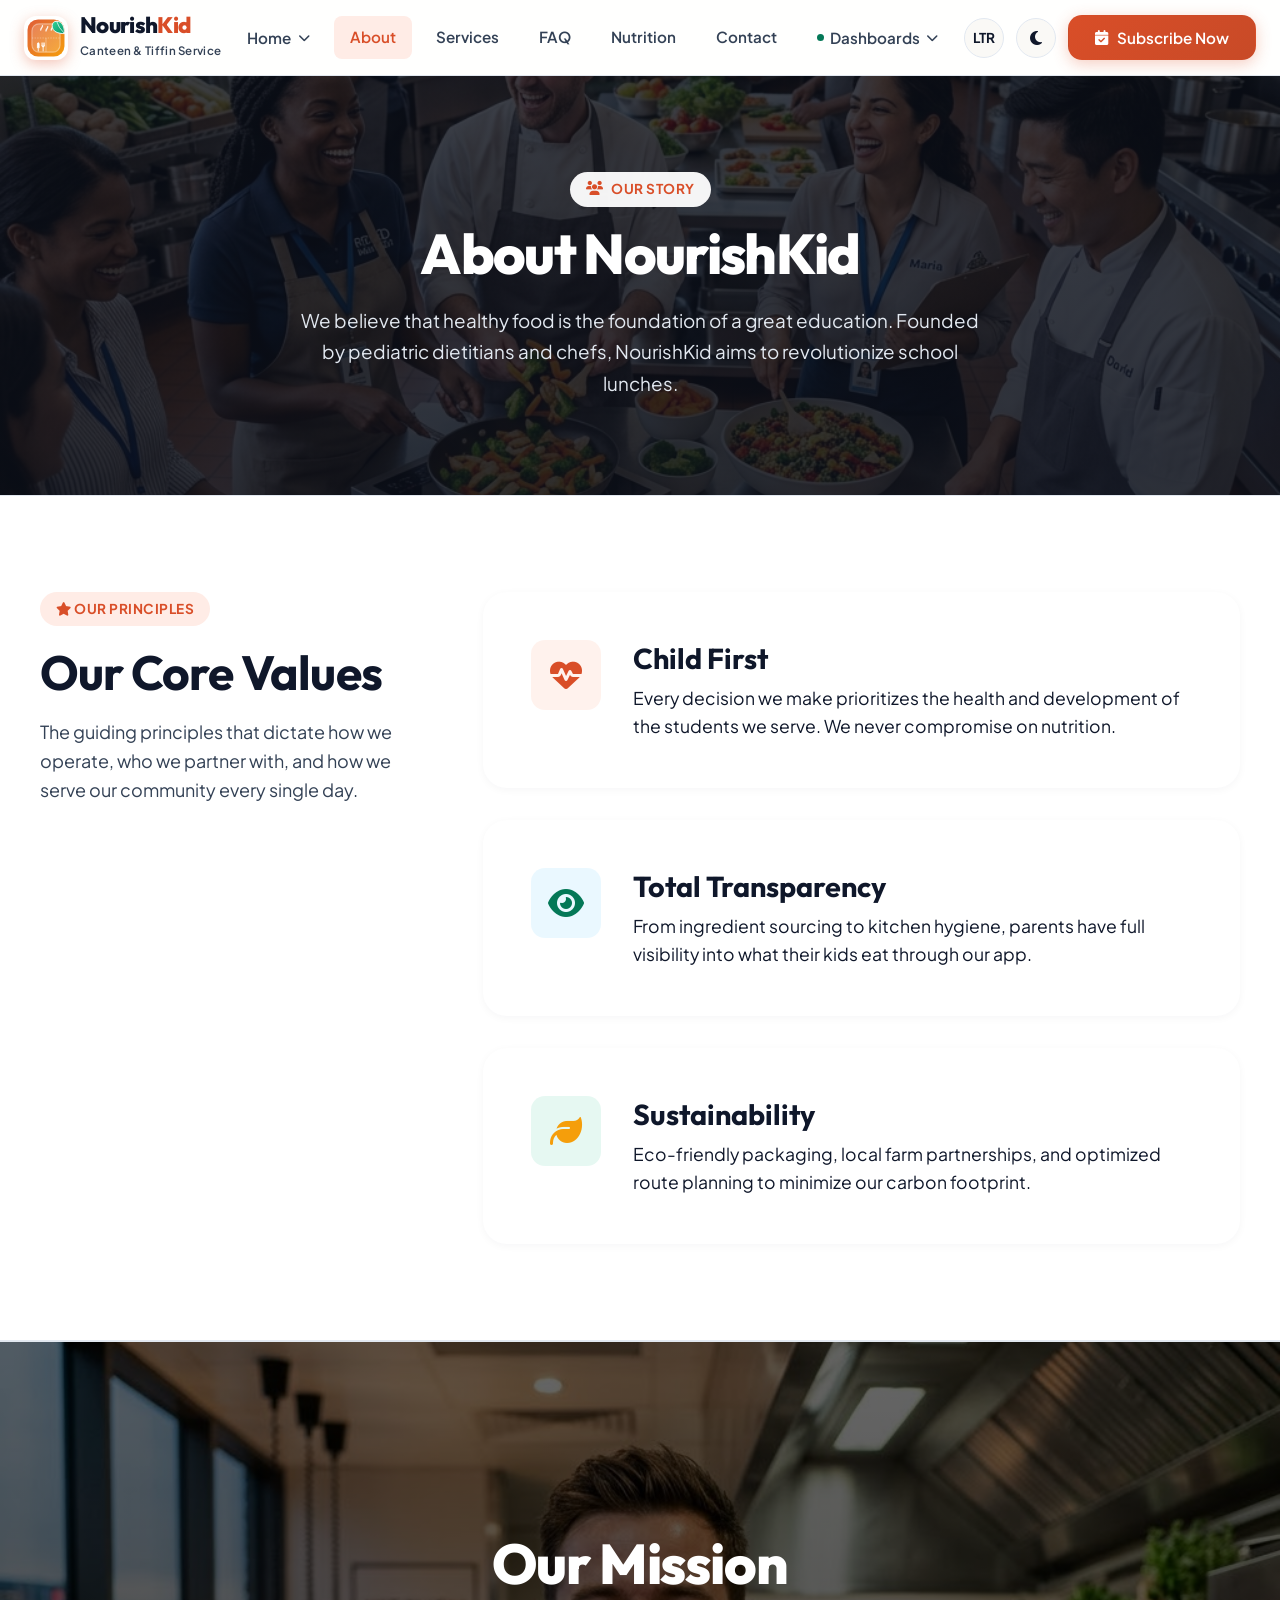
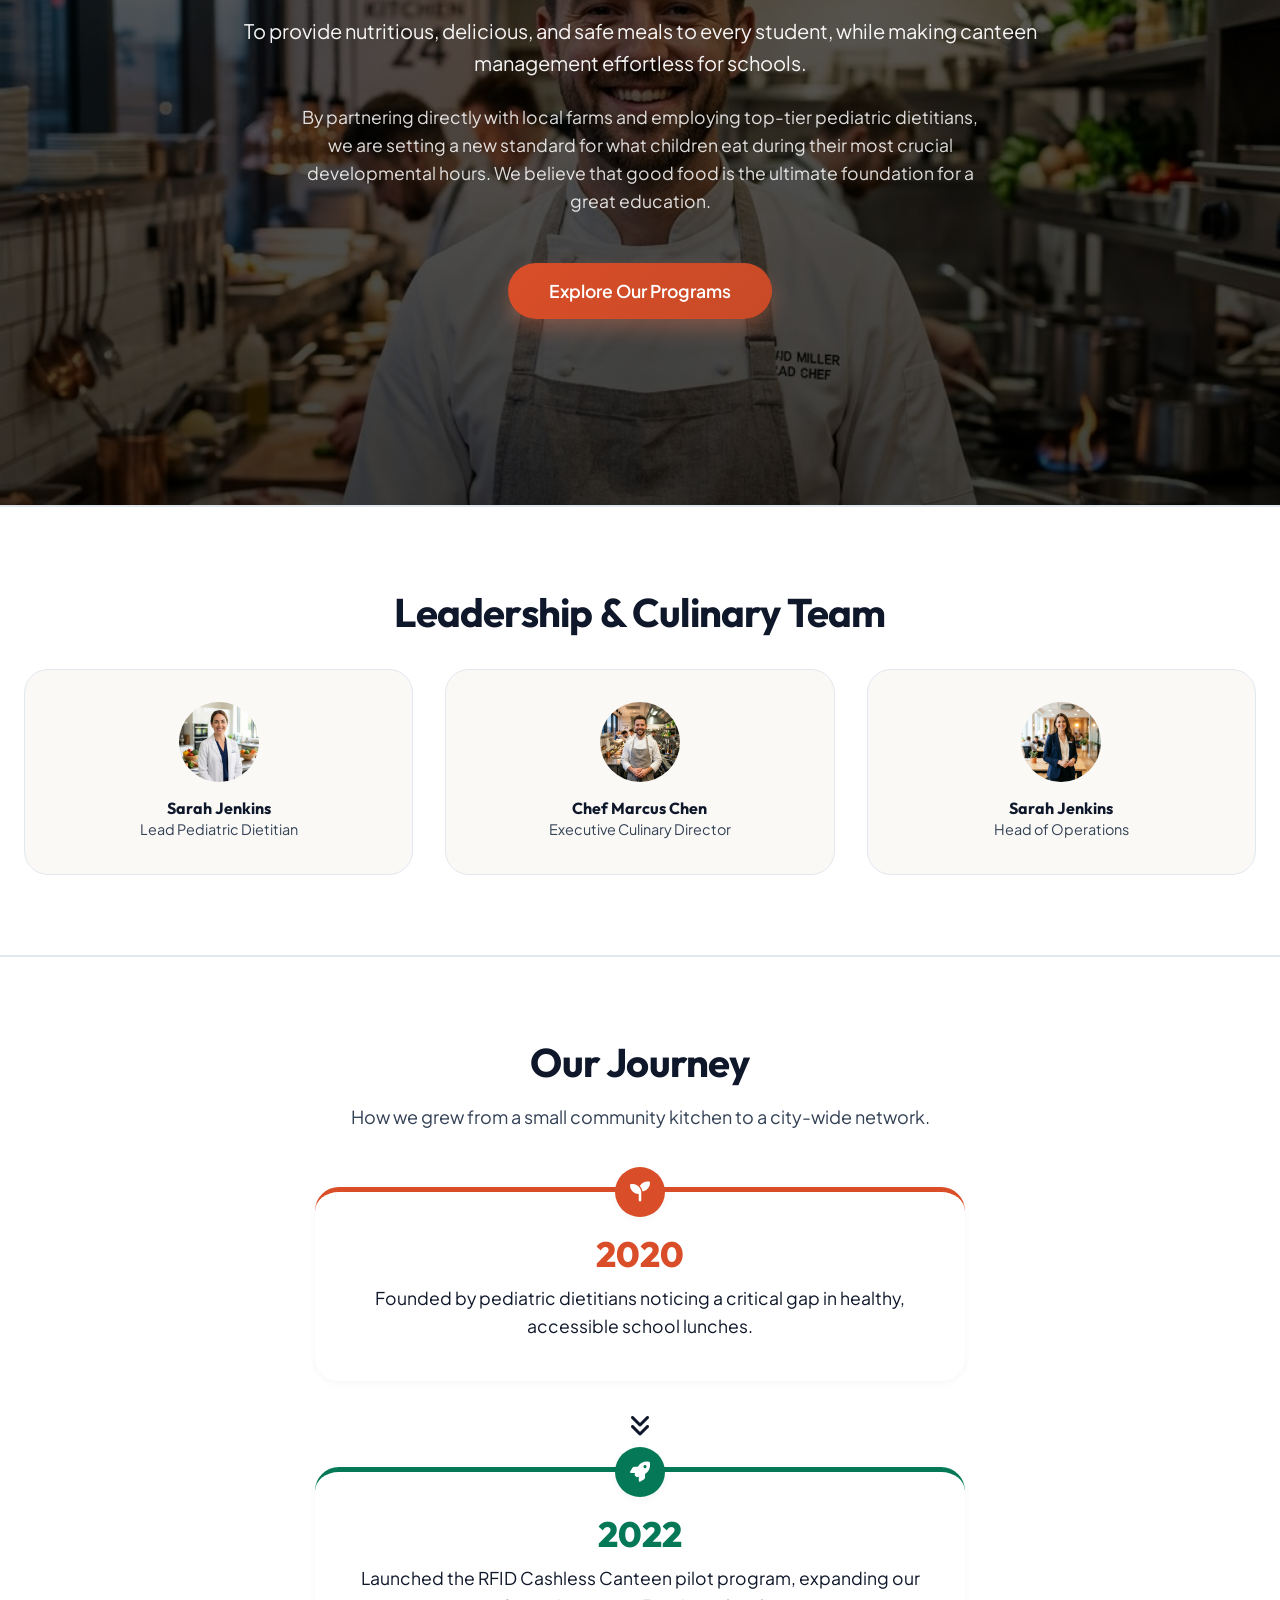
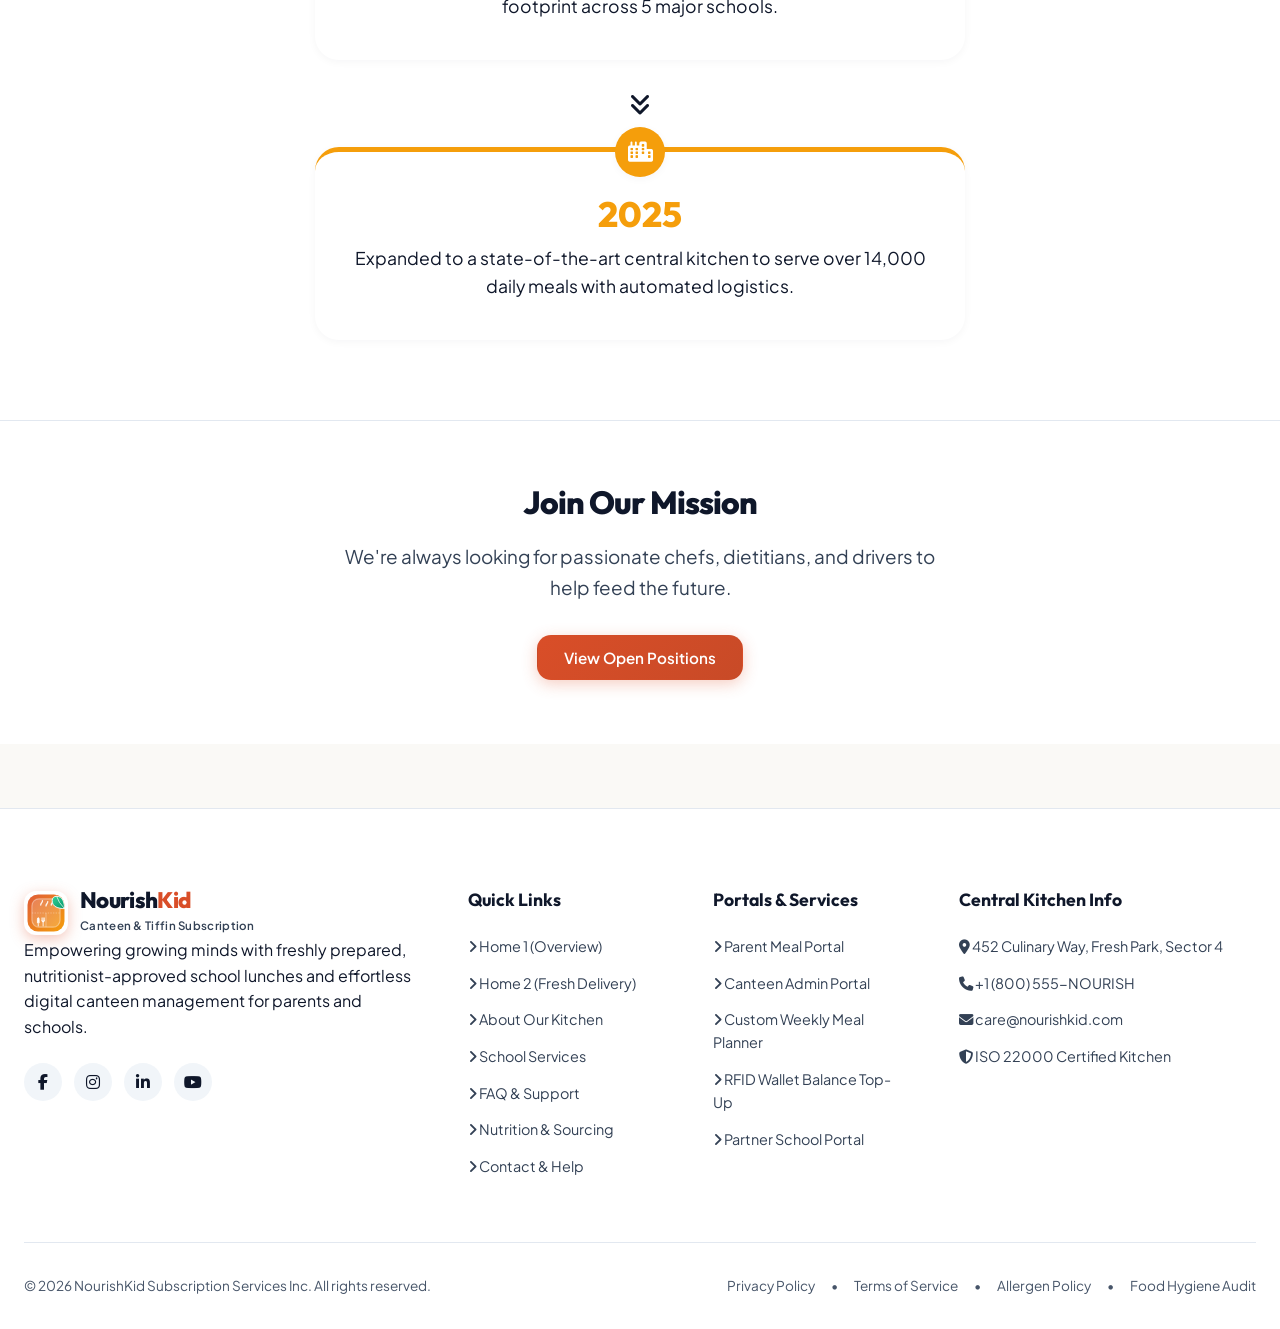
==== commit 2056970f: "Add login and signup pages, fix RTL toggle, fix contrast in home2" ====
--- a/about.html
+++ b/about.html
@@ -1,406 +1,446 @@
-<!DOCTYPE html>
-
-<html data-theme="light" dir="ltr" lang="en">
-<head>
-<meta charset="utf-8"/>
-<meta content="width=device-width, initial-scale=1.0" name="viewport"/>
-<title>NourishKid - School Canteen &amp; Tiffin Subscription Service</title>
-<meta content="Premium school canteen management, fresh tiffin subscription service, and interactive parent portal for healthy daily school meals." name="description"/>
-<!-- Google Fonts: Outfit & Plus Jakarta Sans -->
-<link href="https://fonts.googleapis.com" rel="preconnect"/>
-<link crossorigin="" href="https://fonts.gstatic.com" rel="preconnect"/>
-<link href="https://fonts.googleapis.com/css2?family=Outfit:wght@400;500;600;700;800&amp;family=Plus+Jakarta+Sans:wght@400;500;600;700&amp;display=swap" rel="stylesheet"/>
-<!-- FontAwesome Icons -->
-<link href="https://cdnjs.cloudflare.com/ajax/libs/font-awesome/6.5.1/css/all.min.css" rel="stylesheet"/>
-<link href="./src/style.css" rel="stylesheet"/>
-</head>
-<body>
-<!-- Global Navigation Header -->
-<header class="site-header" id="site-header">
-<div class="nav-container">
-<!-- Brand Logo with Inline Vector SVG -->
-<a class="brand-logo" href="#" id="brand-home-link">
-<svg class="brand-logo-img" viewbox="0 0 100 100" xmlns="http://www.w3.org/2000/svg">
-<defs>
-<lineargradient id="nk-bg-grad" x1="0%" x2="100%" y1="0%" y2="100%">
-<stop offset="0%" stop-color="#E05D38"></stop>
-<stop offset="100%" stop-color="#F59E0B"></stop>
-</lineargradient>
-<lineargradient id="nk-leaf-grad" x1="0%" x2="100%" y1="0%" y2="100%">
-<stop offset="0%" stop-color="#34D399"></stop>
-<stop offset="100%" stop-color="#059669"></stop>
-</lineargradient>
-</defs>
-<rect fill="url(#nk-bg-grad)" height="84" rx="24" width="84" x="8" y="8"></rect>
-<rect fill="#FFFFFF" fill-opacity="0.18" height="64" rx="16" stroke="#FFFFFF" stroke-opacity="0.4" stroke-width="2.5" width="64" x="18" y="18"></rect>
-<path d="M 18 50 L 82 50" stroke="#FFFFFF" stroke-dasharray="3 3" stroke-opacity="0.3" stroke-width="2.5"></path>
-<path d="M 50 50 L 50 82" stroke="#FFFFFF" stroke-opacity="0.3" stroke-width="2.5"></path>
-<path d="M 38 32 C 38 27 42 27 42 22" fill="none" opacity="0.9" stroke="#FFFFFF" stroke-linecap="round" stroke-width="3"></path>
-<path d="M 50 34 C 50 29 54 29 54 24" fill="none" opacity="0.9" stroke="#FFFFFF" stroke-linecap="round" stroke-width="3"></path>
-<path d="M 62 32 C 62 27 66 27 66 22" fill="none" opacity="0.9" stroke="#FFFFFF" stroke-linecap="round" stroke-width="3"></path>
-<g fill="none" stroke="#FFFFFF" stroke-linecap="round" stroke-linejoin="round" stroke-width="3" transform="translate(24, 56) scale(0.65)">
-<path d="M 10 25 L 10 12 C 10 6 16 6 16 12 L 16 25 M 13 25 L 13 36" fill="#FFFFFF"></path>
-<path d="M 26 8 L 26 18 M 30 8 L 30 18 M 34 8 L 34 18 M 26 18 C 26 24 34 24 34 18 M 30 24 L 30 36" fill="#FFFFFF"></path>
-</g>
-<g transform="translate(62, 10)">
-<path d="M 12 2 C 26 2 30 16 30 30 C 16 30 2 26 2 12 C 2 6 6 2 12 2 Z" fill="url(#nk-leaf-grad)" stroke="#FFFFFF" stroke-width="2"></path>
-<path d="M 12 2 Q 16 16 30 30" fill="none" opacity="0.8" stroke="#FFFFFF" stroke-linecap="round" stroke-width="2"></path>
-</g>
-</svg>
-<div class="logo-text">
-<span class="logo-title">Nourish<span class="highlight">Kid</span></span>
-<span class="logo-subtitle">Canteen &amp; Tiffin Service</span>
-</div>
-</a>
-<!-- Navigation Links -->
-<nav class="nav-menu" id="nav-menu">
-<ul class="nav-list">
-<!-- Home Dropdown -->
-<li class="nav-item has-dropdown">
-<button aria-expanded="false" class="nav-link dropdown-toggle" id="home-dropdown-btn">
-<span>Home</span>
-<i class="fa-solid fa-chevron-down dropdown-arrow"></i>
-</button>
-<div class="dropdown-menu">
-<a class="dropdown-item active" href="./index.html">
-<div class="dropdown-icon"><i class="fa-solid fa-store"></i></div>
-<div class="dropdown-info">
-<span class="item-title">Home 1: Canteen &amp; Subscriptions</span>
-<span class="item-desc">Classic overview, menu tiers &amp; weekly builder</span>
-</div>
-</a>
-<a class="dropdown-item" href="./home2.html">
-<div class="dropdown-icon"><i class="fa-solid fa-truck-ramp-box"></i></div>
-<div class="dropdown-info">
-<span class="item-title">Home 2: Fresh Delivery &amp; Schools</span>
-<span class="item-desc">Daily kitchen pipeline &amp; school network</span>
-</div>
-</a>
-</div>
-</li>
-<!-- Direct Links -->
-<li class="nav-item">
-<a class="nav-link" href="./about.html">About</a>
-</li>
-<li class="nav-item">
-<a class="nav-link" href="./services.html">Services</a>
-</li>
-<li class="nav-item">
-<a class="nav-link" href="./faq.html">FAQ</a>
-</li>
-<li class="nav-item">
-<a class="nav-link" href="./nutrition.html">Nutrition</a>
-</li>
-<li class="nav-item">
-<a class="nav-link" href="./contact.html">Contact</a>
-</li>
-<!-- Dashboards Dropdown -->
-<li class="nav-item has-dropdown">
-<button aria-expanded="false" class="nav-link dropdown-toggle" id="dashboard-dropdown-btn">
-<span class="badge-dot"></span>
-<span>Dashboards</span>
-<i class="fa-solid fa-chevron-down dropdown-arrow"></i>
-</button>
-<div class="dropdown-menu">
-<a class="dropdown-item" href="./parent-dashboard.html">
-<div class="dropdown-icon user-icon"><i class="fa-solid fa-user-gear"></i></div>
-<div class="dropdown-info">
-<span class="item-title">User / Parent Dashboard</span>
-<span class="item-desc">Weekly meal plans, allergies &amp; billing</span>
-</div>
-</a>
-<a class="dropdown-item" href="./admin-dashboard.html">
-<div class="dropdown-icon admin-icon"><i class="fa-solid fa-chart-line"></i></div>
-<div class="dropdown-info">
-<span class="item-title">Admin Dashboard</span>
-<span class="item-desc">Menu manager, prep metrics &amp; revenue</span>
-</div>
-</a>
-</div>
-</li>
-</ul>
-</nav>
-<!-- Right Header Actions -->
-<div class="nav-actions">
-<!-- RTL/LTR Toggle -->
-<button aria-label="Toggle Direction Mode" class="topbar-icon-btn" onclick="if(window.app){window.app.toggleDir();}else{var html=document.documentElement; var next=html.getAttribute('dir')==='ltr'?'rtl':'ltr'; html.setAttribute('dir', next); localStorage.setItem('nk_dir', next);}" title="Toggle RTL/LTR" type="button">
-<i class="fa-solid fa-language"></i>
-</button>
-<!-- Dark / Light Theme Toggle Switch -->
-<button aria-label="Toggle Light/Dark Theme" class="topbar-icon-btn" onclick="if(window.app){window.app.toggleTheme();}else{var html=document.documentElement; var next=html.getAttribute('data-theme')==='light'?'dark':'light'; html.setAttribute('data-theme', next); localStorage.setItem('nk_theme', next); var icon=document.getElementById('theme-icon'); if(icon){icon.className=next==='dark'?'fa-solid fa-sun':'fa-solid fa-moon';}}" title="Toggle Theme" type="button">
-<i class="fa-solid fa-moon" id="theme-icon"></i>
-</button>
-<!-- Mobile Navigation Toggle -->
-<button aria-label="Toggle Menu" class="btn-mobile-menu" id="mobile-menu-btn">
-<i class="fa-solid fa-bars"></i>
-</button>
-<!-- CTA Subscribe Button -->
-<button class="btn btn-primary nav-cta-btn" id="open-subscribe-modal-btn">
-<i class="fa-solid fa-calendar-check"></i>
-<span>Subscribe Now</span>
-</button>
-</div>
-</div>
-</header>
-<!-- Main View Container (Pre-rendered for direct file viewing and server viewing) -->
-<main id="app-view-container">
-<div class="view-section active-view" id="view-about">
-<section class="hero-wrapper" style="position: relative; background: linear-gradient(rgba(11, 15, 25, 0.8), rgba(11, 15, 25, 0.85)), url('./src/assets/hero_about.png') center/cover no-repeat; padding: 6rem 0;">
-<div class="container text-center" style="position: relative; z-index: 1;">
-<span class="section-tag" style="background: rgba(255,255,255,0.95); color: var(--primary); border: none;"><i class="fa-solid fa-users"></i> Our Story</span>
-<h1 class="hero-title" style="color: #ffffff !important;">About NourishKid</h1>
-<p class="hero-description" style="max-width: 700px; margin: 0 auto;color: #e2e8f0 !important;">
-            We believe that healthy food is the foundation of a great education. Founded by pediatric dietitians and chefs, NourishKid aims to revolutionize school lunches.
-          </p>
-</div>
-</section>
-<section class="features-section" style="background: var(--bg-card);">
-<div class="container">
-<div class="section-header text-center">
-<h2 class="section-title">Our Mission</h2><img src="./src/assets/chef.jpg" style="width: 100%; max-width: 600px; border-radius: var(--radius-lg); margin: 2rem auto; display: block; box-shadow: var(--shadow-md);"/>
-<p class="section-subtitle">To provide nutritious, delicious, and safe meals to every student, while making canteen management effortless for schools.</p>
-</div>
-</div>
-</section>
-<!-- Core Values -->
-<section class="features-section">
-<div class="container">
-<div class="section-header text-center">
-<h2 class="section-title">Our Core Values</h2>
-</div>
-<div class="features-grid">
-<div class="feature-card">
-<div class="feature-icon-wrapper"><i class="fa-solid fa-heart-pulse"></i></div>
-<h3>Child First</h3>
-<p>Every decision we make prioritizes the health and development of the students we serve.</p>
-</div>
-<div class="feature-card">
-<div class="feature-icon-wrapper" style="background: var(--secondary-light); color: var(--secondary);"><i class="fa-solid fa-eye"></i></div>
-<h3>Total Transparency</h3>
-<p>From ingredient sourcing to kitchen hygiene, parents have full visibility into what their kids eat.</p>
-</div>
-<div class="feature-card">
-<div class="feature-icon-wrapper" style="background: var(--accent-light); color: var(--accent);"><i class="fa-solid fa-leaf"></i></div>
-<h3>Sustainability</h3>
-<p>Eco-friendly packaging and optimized route planning to minimize our carbon footprint.</p>
-</div>
-</div>
-</div>
-</section>
-<!-- Meet the Team -->
-<section class="features-section" style="background: var(--bg-card);">
-<div class="container text-center">
-<h2 class="section-title">Leadership &amp; Culinary Team</h2>
-<div class="features-grid" style="margin-top: 2rem;">
-<div class="feature-card text-center" style="background: var(--bg-primary);">
-<img alt="Sarah, Pediatric Dietitian" src="./src/assets/pediatric-dietitian.jpg" style="width: 80px; height: 80px; border-radius: 50%; object-fit: cover; margin: 0 auto 1rem auto; display: block;"/>
-<h4>Sarah Jenkins</h4>
-<p style="font-size: 0.9rem; color: var(--text-muted);">Lead Pediatric Dietitian</p>
-</div>
-<div class="feature-card text-center" style="background: var(--bg-primary);">
-<div style="width: 80px; height: 80px; background: var(--border-color); border-radius: 50%; margin: 0 auto 1rem auto; display:flex; align-items:center; justify-content:center;"><i class="fa-solid fa-utensils" style="font-size: 2rem;"></i></div>
-<h4>Chef Marcus Chen</h4>
-<p style="font-size: 0.9rem; color: var(--text-muted);">Executive Culinary Director</p>
-</div>
-<div class="feature-card text-center" style="background: var(--bg-primary);">
-<div style="width: 80px; height: 80px; background: var(--border-color); border-radius: 50%; margin: 0 auto 1rem auto; display:flex; align-items:center; justify-content:center;"><i class="fa-solid fa-truck-fast" style="font-size: 2rem;"></i></div>
-<h4>Sarah Jenkins</h4>
-<p style="font-size: 0.9rem; color: var(--text-muted);">Head of Operations</p>
-</div>
-</div>
-</div>
-</section>
-<!-- Our Journey -->
-<section class="features-section">
-<div class="container">
-<div class="section-header text-center">
-<h2 class="section-title">Our Journey</h2>
-<img src="./src/assets/nutritionist.jpg" style="width: 100%; max-width: 600px; border-radius: var(--radius-lg); margin: 2rem auto; display: block; box-shadow: var(--shadow-md);">
-<p class="section-subtitle">How we grew from a small community kitchen to a city-wide network.</p>
-</div>
-<div class="timeline-container">
-<div class="timeline-item">
-<h4 style="color: var(--primary); margin-bottom: 0.5rem;">2020</h4>
-<p>Founded by pediatric dietitians noticing a gap in healthy school lunches.</p>
-</div>
-<div class="timeline-item">
-<h4 style="color: var(--secondary); margin-bottom: 0.5rem;">2022</h4>
-<p>Launched the RFID Cashless Canteen pilot program in 5 schools.</p>
-</div>
-<div class="timeline-item">
-<h4 style="color: var(--accent); margin-bottom: 0.5rem;">2025</h4>
-<p>Expanded central kitchen to serve over 14,000 daily meals with automated logistics.</p>
-</div>
-</div>
-</div>
-</section>
-<!-- Careers CTA -->
-<section class="hero-wrapper" style="background: var(--bg-card); padding: 4rem 1rem; border-top: 1px solid var(--border-color);">
-<div class="container text-center">
-<h2 class="hero-title" style="font-size: 2rem;">Join Our Mission</h2>
-<p class="hero-description" style="max-width: 600px; margin: 0 auto 2rem auto;">
-            We're always looking for passionate chefs, dietitians, and drivers to help feed the future.
-          </p>
-<button class="btn btn-primary">View Open Positions</button>
-</div>
-</section>
-</div>
-</main>
-<!-- Global Footer -->
-<footer class="site-footer">
-<div class="footer-container">
-<div class="footer-grid">
-<div class="footer-col brand-col">
-<div class="brand-logo footer-logo">
-<svg class="brand-logo-img" viewbox="0 0 100 100" xmlns="http://www.w3.org/2000/svg">
-<rect fill="url(#nk-bg-grad)" height="84" rx="24" width="84" x="8" y="8"></rect>
-<rect fill="#FFFFFF" fill-opacity="0.18" height="64" rx="16" stroke="#FFFFFF" stroke-opacity="0.4" stroke-width="2.5" width="64" x="18" y="18"></rect>
-<path d="M 18 50 L 82 50" stroke="#FFFFFF" stroke-dasharray="3 3" stroke-opacity="0.3" stroke-width="2.5"></path>
-<path d="M 50 50 L 50 82" stroke="#FFFFFF" stroke-opacity="0.3" stroke-width="2.5"></path>
-<path d="M 38 32 C 38 27 42 27 42 22" fill="none" opacity="0.9" stroke="#FFFFFF" stroke-linecap="round" stroke-width="3"></path>
-<path d="M 50 34 C 50 29 54 29 54 24" fill="none" opacity="0.9" stroke="#FFFFFF" stroke-linecap="round" stroke-width="3"></path>
-<path d="M 62 32 C 62 27 66 27 66 22" fill="none" opacity="0.9" stroke="#FFFFFF" stroke-linecap="round" stroke-width="3"></path>
-<g fill="none" stroke="#FFFFFF" stroke-linecap="round" stroke-linejoin="round" stroke-width="3" transform="translate(24, 56) scale(0.65)">
-<path d="M 10 25 L 10 12 C 10 6 16 6 16 12 L 16 25 M 13 25 L 13 36" fill="#FFFFFF"></path>
-<path d="M 26 8 L 26 18 M 30 8 L 30 18 M 34 8 L 34 18 M 26 18 C 26 24 34 24 34 18 M 30 24 L 30 36" fill="#FFFFFF"></path>
-</g>
-<g transform="translate(62, 10)">
-<path d="M 12 2 C 26 2 30 16 30 30 C 16 30 2 26 2 12 C 2 6 6 2 12 2 Z" fill="url(#nk-leaf-grad)" stroke="#FFFFFF" stroke-width="2"></path>
-<path d="M 12 2 Q 16 16 30 30" fill="none" opacity="0.8" stroke="#FFFFFF" stroke-linecap="round" stroke-width="2"></path>
-</g>
-</svg>
-<div class="logo-text">
-<span class="logo-title">Nourish<span class="highlight">Kid</span></span>
-<span class="logo-subtitle">Canteen &amp; Tiffin Subscription</span>
-</div>
-</div>
-<p class="footer-desc">
-            Empowering growing minds with freshly prepared, nutritionist-approved school lunches and effortless digital
-            canteen management for parents and schools.
-          </p>
-<div class="social-links">
-<a aria-label="Facebook" class="social-icon" href="#"><i class="fa-brands fa-facebook-f"></i></a>
-<a aria-label="Instagram" class="social-icon" href="#"><i class="fa-brands fa-instagram"></i></a>
-<a aria-label="LinkedIn" class="social-icon" href="#"><i class="fa-brands fa-linkedin-in"></i></a>
-<a aria-label="YouTube" class="social-icon" href="#"><i class="fa-brands fa-youtube"></i></a>
-</div>
-</div>
-<div class="footer-col">
-<h4 class="footer-heading">Quick Links</h4>
-<ul class="footer-links">
-<li><a class="view-trigger" href="./index.html"><i class="fa-solid fa-angle-right"></i>
-                Home 1 (Overview)</a></li>
-<li><a class="view-trigger" href="./home2.html"><i class="fa-solid fa-angle-right"></i>
-                Home 2 (Fresh Delivery)</a></li>
-<li><a class="view-trigger" href="./about.html"><i class="fa-solid fa-angle-right"></i>
-                About Our Kitchen</a></li>
-<li><a class="view-trigger" href="./services.html"><i class="fa-solid fa-angle-right"></i> School Services</a></li>
-<li><a class="view-trigger" href="./faq.html"><i class="fa-solid fa-angle-right"></i> FAQ &amp; Support</a></li>
-<li><a class="view-trigger" href="./nutrition.html"><i class="fa-solid fa-angle-right"></i> Nutrition &amp; Sourcing</a></li>
-<li><a class="view-trigger" href="./contact.html"><i class="fa-solid fa-angle-right"></i> Contact &amp; Help</a></li>
-</ul>
-</div>
-<div class="footer-col">
-<h4 class="footer-heading">Portals &amp; Services</h4>
-<ul class="footer-links">
-<li><a href="./parent-dashboard.html"><i class="fa-solid fa-angle-right"></i> Parent Meal Portal</a></li>
-<li><a href="./admin-dashboard.html"><i class="fa-solid fa-angle-right"></i> Canteen Admin Portal</a></li>
-<li><a href="#" id="footer-weekly-plan-btn"><i class="fa-solid fa-angle-right"></i> Custom Weekly Meal
-                Planner</a></li>
-<li><a href="#" id="footer-rfid-wallet-btn"><i class="fa-solid fa-angle-right"></i> RFID Wallet Balance
-                Top-Up</a></li>
-<li><a href="#" id="footer-school-partner-btn"><i class="fa-solid fa-angle-right"></i> Partner School
-                Portal</a></li>
-</ul>
-</div>
-<div class="footer-col">
-<h4 class="footer-heading">Central Kitchen Info</h4>
-<ul class="contact-info">
-<li><i class="fa-solid fa-location-dot"></i> 452 Culinary Way, Fresh Park, Sector 4</li>
-<li><i class="fa-solid fa-phone"></i> +1 (800) 555-NOURISH</li>
-<li><i class="fa-solid fa-envelope"></i> care@nourishkid.com</li>
-<li><i class="fa-solid fa-shield-halved"></i> ISO 22000 Certified Kitchen</li>
-</ul>
-</div>
-</div>
-<div class="footer-bottom">
-<p>© 2026 NourishKid Subscription Services Inc. All rights reserved.</p>
-<div class="bottom-links">
-<a href="#">Privacy Policy</a>
-<span>•</span>
-<a href="#">Terms of Service</a>
-<span>•</span>
-<a href="#">Allergen Policy</a>
-<span>•</span>
-<a href="#">Food Hygiene Audit</a>
-</div>
-</div>
-</div>
-</footer>
-<!-- Modal: Quick Subscription Builder -->
-<div class="modal-backdrop" id="subscribe-modal">
-<div class="modal-card">
-<button class="modal-close" id="modal-close-btn">×</button>
-<div class="modal-header">
-<div class="modal-icon"><i class="fa-solid fa-box-open"></i></div>
-<div>
-<h3 class="modal-title">Subscribe to Weekly Tiffin Plan</h3>
-<p class="modal-subtitle">Choose your plan, student school &amp; allergy settings</p>
-</div>
-</div>
-<div class="modal-body">
-<form id="subscribe-form">
-<div class="form-grid">
-<div class="form-group">
-<label for="modal-student-name">Student Full Name</label>
-<input class="form-input" id="modal-student-name" placeholder="e.g. Liam Davis" required="" type="text"/>
-</div>
-<div class="form-group">
-<label for="modal-school-name">School / College</label>
-<select class="form-select" id="modal-school-name" required="">
-<option value="Saint Jude Academy">Saint Jude Academy</option>
-<option value="Oakridge International">Oakridge International</option>
-<option value="Greenwood High School">Greenwood High School</option>
-<option value="Cambridge Prep School">Cambridge Prep School</option>
-</select>
-</div>
-<div class="form-group">
-<label for="modal-grade">Grade &amp; Section</label>
-<input class="form-input" id="modal-grade" placeholder="e.g. Grade 5 - Section B" required="" type="text"/>
-</div>
-<div class="form-group">
-<label for="modal-plan-tier">Meal Plan Tier</label>
-<select class="form-select" id="modal-plan-tier" required="">
-<option value="NutriPlus Balanced Plan - $49/wk">NutriPlus Balanced ($49/week)</option>
-<option value="Chef Special Organic Tiffin - $69/wk">Chef Special Organic ($69/week)</option>
-<option value="Junior Lite Snack Plan - $29/wk">Junior Lite Snack ($29/week)</option>
-</select>
-</div>
-</div>
-<div class="form-group">
-<label>Dietary Restrictions / Allergies</label>
-<div class="checkbox-group">
-<label class="checkbox-label"><input checked="" name="allergy" type="checkbox" value="Nut-Free"/>
-                Nut-Free</label>
-<label class="checkbox-label"><input name="allergy" type="checkbox" value="Gluten-Free"/>
-                Gluten-Free</label>
-<label class="checkbox-label"><input name="allergy" type="checkbox" value="Dairy-Free"/> Dairy-Free</label>
-<label class="checkbox-label"><input name="allergy" type="checkbox" value="Jain/Halal"/>
-                Halal/Vegetarian</label>
-</div>
-</div>
-<div class="modal-summary">
-<div class="summary-item"><span>Total Weekly Billing:</span> <strong id="modal-summary-price">$49.00 /
-                week</strong></div>
-<div class="summary-item"><span>Delivery Desk:</span> <span>Classroom Tiffin Rack #4</span></div>
-</div>
-<button class="btn btn-primary btn-block" type="submit">Confirm Subscription &amp; Start Next Week</button>
-</form>
-</div>
-</div>
-</div>
-<!-- Toast Notification Container -->
-<div class="toast-container" id="toast-container"></div>
-<script src="./src/main.js"></script>
-</body>
+<!DOCTYPE html>
+
+<html data-theme="light" dir="ltr" lang="en">
+<head>
+  <link rel="icon" type="image/svg+xml" href="favicon.svg">
+<meta charset="utf-8"/>
+<meta content="width=device-width, initial-scale=1.0" name="viewport"/>
+<title>NourishKid - School Canteen &amp; Tiffin Subscription Service</title>
+<meta content="Premium school canteen management, fresh tiffin subscription service, and interactive parent portal for healthy daily school meals." name="description"/>
+<!-- Google Fonts: Outfit & Plus Jakarta Sans -->
+<link href="https://fonts.googleapis.com" rel="preconnect"/>
+<link crossorigin="" href="https://fonts.gstatic.com" rel="preconnect"/>
+<link href="https://fonts.googleapis.com/css2?family=Outfit:wght@400;500;600;700;800&amp;family=Plus+Jakarta+Sans:wght@400;500;600;700&amp;display=swap" rel="stylesheet"/>
+<!-- FontAwesome Icons -->
+<link href="https://cdnjs.cloudflare.com/ajax/libs/font-awesome/6.5.1/css/all.min.css" rel="stylesheet"/>
+<link href="./src/style.css" rel="stylesheet"/>
+</head>
+<body>
+<!-- Global Navigation Header -->
+<header class="site-header" id="site-header">
+<div class="nav-container">
+<!-- Brand Logo with Inline Vector SVG -->
+<a class="brand-logo" href="#" id="brand-home-link">
+<svg class="brand-logo-img" viewbox="0 0 100 100" xmlns="http://www.w3.org/2000/svg">
+<defs>
+<lineargradient id="nk-bg-grad" x1="0%" x2="100%" y1="0%" y2="100%">
+<stop offset="0%" stop-color="#E05D38"></stop>
+<stop offset="100%" stop-color="#F59E0B"></stop>
+</lineargradient>
+<lineargradient id="nk-leaf-grad" x1="0%" x2="100%" y1="0%" y2="100%">
+<stop offset="0%" stop-color="#34D399"></stop>
+<stop offset="100%" stop-color="#059669"></stop>
+</lineargradient>
+</defs>
+<rect fill="url(#nk-bg-grad)" height="84" rx="24" width="84" x="8" y="8"></rect>
+<rect fill="#FFFFFF" fill-opacity="0.18" height="64" rx="16" stroke="#FFFFFF" stroke-opacity="0.4" stroke-width="2.5" width="64" x="18" y="18"></rect>
+<path d="M 18 50 L 82 50" stroke="#FFFFFF" stroke-dasharray="3 3" stroke-opacity="0.3" stroke-width="2.5"></path>
+<path d="M 50 50 L 50 82" stroke="#FFFFFF" stroke-opacity="0.3" stroke-width="2.5"></path>
+<path d="M 38 32 C 38 27 42 27 42 22" fill="none" opacity="0.9" stroke="#FFFFFF" stroke-linecap="round" stroke-width="3"></path>
+<path d="M 50 34 C 50 29 54 29 54 24" fill="none" opacity="0.9" stroke="#FFFFFF" stroke-linecap="round" stroke-width="3"></path>
+<path d="M 62 32 C 62 27 66 27 66 22" fill="none" opacity="0.9" stroke="#FFFFFF" stroke-linecap="round" stroke-width="3"></path>
+<g fill="none" stroke="#FFFFFF" stroke-linecap="round" stroke-linejoin="round" stroke-width="3" transform="translate(24, 56) scale(0.65)">
+<path d="M 10 25 L 10 12 C 10 6 16 6 16 12 L 16 25 M 13 25 L 13 36" fill="#FFFFFF"></path>
+<path d="M 26 8 L 26 18 M 30 8 L 30 18 M 34 8 L 34 18 M 26 18 C 26 24 34 24 34 18 M 30 24 L 30 36" fill="#FFFFFF"></path>
+</g>
+<g transform="translate(62, 10)">
+<path d="M 12 2 C 26 2 30 16 30 30 C 16 30 2 26 2 12 C 2 6 6 2 12 2 Z" fill="url(#nk-leaf-grad)" stroke="#FFFFFF" stroke-width="2"></path>
+<path d="M 12 2 Q 16 16 30 30" fill="none" opacity="0.8" stroke="#FFFFFF" stroke-linecap="round" stroke-width="2"></path>
+</g>
+</svg>
+<div class="logo-text">
+<span class="logo-title">Nourish<span class="highlight">Kid</span></span>
+<span class="logo-subtitle">Canteen &amp; Tiffin Service</span>
+</div>
+</a>
+<!-- Navigation Links -->
+<nav class="nav-menu" id="nav-menu">
+<ul class="nav-list">
+<!-- Home Dropdown -->
+<li class="nav-item has-dropdown">
+<button aria-expanded="false" class="nav-link dropdown-toggle" id="home-dropdown-btn">
+<span>Home</span>
+<i class="fa-solid fa-chevron-down dropdown-arrow"></i>
+</button>
+<div class="dropdown-menu">
+<a class="dropdown-item active" href="./index.html">
+<div class="dropdown-icon"><i class="fa-solid fa-store"></i></div>
+<div class="dropdown-info">
+<span class="item-title">Home 1: Canteen &amp; Subscriptions</span>
+<span class="item-desc">Classic overview, menu tiers &amp; weekly builder</span>
+</div>
+</a>
+<a class="dropdown-item" href="./home2.html">
+<div class="dropdown-icon"><i class="fa-solid fa-truck-ramp-box"></i></div>
+<div class="dropdown-info">
+<span class="item-title">Home 2: Fresh Delivery &amp; Schools</span>
+<span class="item-desc">Daily kitchen pipeline &amp; school network</span>
+</div>
+</a>
+</div>
+</li>
+<!-- Direct Links -->
+<li class="nav-item">
+<a class="nav-link" href="./about.html">About</a>
+</li>
+<li class="nav-item">
+<a class="nav-link" href="./services.html">Services</a>
+</li>
+<li class="nav-item">
+<a class="nav-link" href="./faq.html">FAQ</a>
+</li>
+<li class="nav-item">
+<a class="nav-link" href="./nutrition.html">Nutrition</a>
+</li>
+<li class="nav-item">
+<a class="nav-link" href="./contact.html">Contact</a>
+</li>
+<!-- Dashboards Dropdown -->
+<li class="nav-item has-dropdown">
+<button aria-expanded="false" class="nav-link dropdown-toggle" id="dashboard-dropdown-btn">
+<span class="badge-dot"></span>
+<span>Dashboards</span>
+<i class="fa-solid fa-chevron-down dropdown-arrow"></i>
+</button>
+<div class="dropdown-menu">
+<a class="dropdown-item" href="./parent-dashboard.html">
+<div class="dropdown-icon user-icon"><i class="fa-solid fa-user-gear"></i></div>
+<div class="dropdown-info">
+<span class="item-title">User / Parent Dashboard</span>
+<span class="item-desc">Weekly meal plans, allergies &amp; billing</span>
+</div>
+</a>
+<a class="dropdown-item" href="./admin-dashboard.html">
+<div class="dropdown-icon admin-icon"><i class="fa-solid fa-chart-line"></i></div>
+<div class="dropdown-info">
+<span class="item-title">Admin Dashboard</span>
+<span class="item-desc">Menu manager, prep metrics &amp; revenue</span>
+</div>
+</a>
+</div>
+</li>
+</ul>
+</nav>
+<!-- Right Header Actions -->
+<div class="nav-actions">
+<!-- RTL/LTR Toggle -->
+<button aria-label="Toggle Direction Mode" class="topbar-icon-btn" onclick="if(window.app){window.app.toggleDir();}else{var html=document.documentElement; var next=html.getAttribute('dir')==='ltr'?'rtl':'ltr'; html.setAttribute('dir', next); localStorage.setItem('nk_dir', next); var txt = this.querySelector('.rtl-status-text'); if(txt) txt.textContent = next.toUpperCase();}" title="Toggle RTL/LTR" type="button">
+<span class="rtl-status-text" style="font-weight: 700; font-size: 0.85rem;">LTR</span>
+</button>
+<!-- Dark / Light Theme Toggle Switch -->
+<button aria-label="Toggle Light/Dark Theme" class="topbar-icon-btn" onclick="if(window.app){window.app.toggleTheme();}else{var html=document.documentElement; var next=html.getAttribute('data-theme')==='light'?'dark':'light'; html.setAttribute('data-theme', next); localStorage.setItem('nk_theme', next); var icon=document.getElementById('theme-icon'); if(icon){icon.className=next==='dark'?'fa-solid fa-sun':'fa-solid fa-moon';}}" title="Toggle Theme" type="button">
+<i class="fa-solid fa-moon" id="theme-icon"></i>
+</button>
+<!-- Mobile Navigation Toggle -->
+<button aria-label="Toggle Menu" class="btn-mobile-menu" id="mobile-menu-btn">
+<i class="fa-solid fa-bars"></i>
+</button>
+<!-- CTA Subscribe Button -->
+<button class="btn btn-primary nav-cta-btn" id="open-subscribe-modal-btn">
+<i class="fa-solid fa-calendar-check"></i>
+<span>Subscribe Now</span>
+</button>
+</div>
+</div>
+</header>
+<!-- Main View Container (Pre-rendered for direct file viewing and server viewing) -->
+<main id="app-view-container">
+<div class="view-section active-view" id="view-about">
+<section class="hero-wrapper" style="position: relative; background: linear-gradient(rgba(11, 15, 25, 0.8), rgba(11, 15, 25, 0.85)), url('./src/assets/hero_about.png') center/cover no-repeat; padding: 6rem 0;">
+<div class="container text-center" style="position: relative; z-index: 1;">
+<span class="section-tag" style="background: rgba(255,255,255,0.95); color: var(--primary); border: none;"><i class="fa-solid fa-users"></i> Our Story</span>
+<h1 class="hero-title" style="color: #ffffff !important;">About NourishKid</h1>
+<p class="hero-description" style="max-width: 700px; margin: 0 auto;color: #e2e8f0 !important;">
+            We believe that healthy food is the foundation of a great education. Founded by pediatric dietitians and chefs, NourishKid aims to revolutionize school lunches.
+          </p>
+</div>
+</section>
+
+</section>
+<!-- Core Values -->
+<section class="features-section" style="padding: 6rem 1rem;">
+<div class="container">
+<div style="display: flex; flex-wrap: wrap; align-items: flex-start; gap: 4rem;">
+  <!-- Left Side: Sticky Title -->
+  <div style="flex: 1; min-width: 300px; position: sticky; top: 100px;">
+    <span class="section-tag" style="display: inline-block; margin-bottom: 1rem;"><i class="fa-solid fa-star"></i> Our Principles</span>
+    <h2 class="section-title" style="font-size: 3rem; margin-top: 0; text-align: left;">Our Core Values</h2>
+    <p class="section-subtitle" style="text-align: left; margin: 0; max-width: 400px;">The guiding principles that dictate how we operate, who we partner with, and how we serve our community every single day.</p>
+  </div>
+  
+  <!-- Right Side: Stacked Cards -->
+  <div style="flex: 2; min-width: 350px; display: flex; flex-direction: column; gap: 2rem;">
+    <!-- Value 1 -->
+    <div style="background: var(--bg-card); padding: 3rem; border-radius: var(--radius-lg); box-shadow: var(--shadow-sm); display: flex; gap: 2rem; align-items: flex-start; transition: transform 0.3s ease, box-shadow 0.3s ease;" onmouseover="this.style.transform='translateX(10px)'; this.style.boxShadow='var(--shadow-md)';" onmouseout="this.style.transform='translateX(0)'; this.style.boxShadow='var(--shadow-sm)';">
+      <div style="width: 70px; height: 70px; background: rgba(255, 126, 85, 0.1); color: var(--primary); border-radius: var(--radius-md); display: flex; align-items: center; justify-content: center; font-size: 2rem; flex-shrink: 0;"><i class="fa-solid fa-heart-pulse"></i></div>
+      <div>
+        <h3 style="font-size: 1.8rem; margin-bottom: 0.5rem; margin-top: 0;">Child First</h3>
+        <p style="color: var(--text-secondary); margin-bottom: 0; font-size: 1.1rem; line-height: 1.6;">Every decision we make prioritizes the health and development of the students we serve. We never compromise on nutrition.</p>
+      </div>
+    </div>
+    
+    <!-- Value 2 -->
+    <div style="background: var(--bg-card); padding: 3rem; border-radius: var(--radius-lg); box-shadow: var(--shadow-sm); display: flex; gap: 2rem; align-items: flex-start; transition: transform 0.3s ease, box-shadow 0.3s ease;" onmouseover="this.style.transform='translateX(10px)'; this.style.boxShadow='var(--shadow-md)';" onmouseout="this.style.transform='translateX(0)'; this.style.boxShadow='var(--shadow-sm)';">
+      <div style="width: 70px; height: 70px; background: rgba(56, 189, 248, 0.1); color: var(--secondary); border-radius: var(--radius-md); display: flex; align-items: center; justify-content: center; font-size: 2rem; flex-shrink: 0;"><i class="fa-solid fa-eye"></i></div>
+      <div>
+        <h3 style="font-size: 1.8rem; margin-bottom: 0.5rem; margin-top: 0;">Total Transparency</h3>
+        <p style="color: var(--text-secondary); margin-bottom: 0; font-size: 1.1rem; line-height: 1.6;">From ingredient sourcing to kitchen hygiene, parents have full visibility into what their kids eat through our app.</p>
+      </div>
+    </div>
+
+    <!-- Value 3 -->
+    <div style="background: var(--bg-card); padding: 3rem; border-radius: var(--radius-lg); box-shadow: var(--shadow-sm); display: flex; gap: 2rem; align-items: flex-start; transition: transform 0.3s ease, box-shadow 0.3s ease;" onmouseover="this.style.transform='translateX(10px)'; this.style.boxShadow='var(--shadow-md)';" onmouseout="this.style.transform='translateX(0)'; this.style.boxShadow='var(--shadow-sm)';">
+      <div style="width: 70px; height: 70px; background: rgba(16, 185, 129, 0.1); color: var(--accent); border-radius: var(--radius-md); display: flex; align-items: center; justify-content: center; font-size: 2rem; flex-shrink: 0;"><i class="fa-solid fa-leaf"></i></div>
+      <div>
+        <h3 style="font-size: 1.8rem; margin-bottom: 0.5rem; margin-top: 0;">Sustainability</h3>
+        <p style="color: var(--text-secondary); margin-bottom: 0; font-size: 1.1rem; line-height: 1.6;">Eco-friendly packaging, local farm partnerships, and optimized route planning to minimize our carbon footprint.</p>
+      </div>
+    </div>
+  </div>
+</div>
+</div>
+</section>
+<!-- Our Mission -->
+<section class="features-section" style="background: linear-gradient(rgba(0, 0, 0, 0.6), rgba(0, 0, 0, 0.75)), url('./src/assets/chef.jpg'); background-size: cover; background-position: center 20%; min-height: 85vh; display: flex; align-items: center; justify-content: center; padding: 4rem 1rem;">
+<div class="container" style="width: 100%;">
+<div class="section-header text-center" style="margin-bottom: 0;">
+<h2 class="section-title" style="color: white; font-size: 3.5rem; margin-bottom: 1rem; font-weight: 800;">Our Mission</h2>
+<p class="section-subtitle" style="color: rgba(255, 255, 255, 0.95); font-size: 1.25rem; max-width: 800px; margin: 0 auto 1.5rem auto; line-height: 1.6;">To provide nutritious, delicious, and safe meals to every student, while making canteen management effortless for schools.</p>
+<p style="color: rgba(255, 255, 255, 0.85); font-size: 1.1rem; max-width: 700px; margin: 0 auto 3rem auto; line-height: 1.6;">By partnering directly with local farms and employing top-tier pediatric dietitians, we are setting a new standard for what children eat during their most crucial developmental hours. We believe that good food is the ultimate foundation for a great education.</p>
+<div>
+  <button class="btn btn-primary" style="padding: 1rem 2.5rem; font-size: 1.1rem; border-radius: 50px; box-shadow: 0 10px 20px rgba(255, 126, 85, 0.3); transition: transform 0.3s ease;" onmouseover="this.style.transform='scale(1.05)'" onmouseout="this.style.transform='scale(1)'" onclick="window.location.href='./services.html'">Explore Our Programs</button>
+</div>
+</div>
+</div>
+</section>
+<!-- Meet the Team -->
+<section class="features-section" style="background: var(--bg-card);">
+<div class="container text-center">
+<h2 class="section-title">Leadership &amp; Culinary Team</h2>
+<div class="features-grid" style="margin-top: 2rem;">
+<div class="feature-card text-center" style="background: var(--bg-primary);">
+<img alt="Sarah, Pediatric Dietitian" src="./src/assets/pediatric-dietitian.jpg" style="width: 80px; height: 80px; border-radius: 50%; object-fit: cover; margin: 0 auto 1rem auto; display: block;"/>
+<h4>Sarah Jenkins</h4>
+<p style="font-size: 0.9rem; color: var(--text-muted);">Lead Pediatric Dietitian</p>
+</div>
+<div class="feature-card text-center" style="background: var(--bg-primary);">
+<div style="width: 80px; height: 80px; border-radius: 50%; margin: 0 auto 1rem auto; overflow: hidden;"><img alt="Chef Marcus Chen" src="./src/assets/chef.jpg" style="width: 100%; height: 100%; object-fit: cover; object-position: top;"/></div>
+<h4>Chef Marcus Chen</h4>
+<p style="font-size: 0.9rem; color: var(--text-muted);">Executive Culinary Director</p>
+</div>
+<div class="feature-card text-center" style="background: var(--bg-primary);">
+<div style="width: 80px; height: 80px; border-radius: 50%; margin: 0 auto 1rem auto; overflow: hidden;"><img alt="Sarah Jenkins" src="./src/assets/founder.png" style="width: 100%; height: 100%; object-fit: cover; object-position: top;"/></div>
+<h4>Sarah Jenkins</h4>
+<p style="font-size: 0.9rem; color: var(--text-muted);">Head of Operations</p>
+</div>
+</div>
+</div>
+</section>
+<!-- Our Journey -->
+<section class="features-section" style="background: var(--bg-card);">
+<div class="container">
+<div class="section-header text-center">
+<h2 class="section-title">Our Journey</h2>
+<p class="section-subtitle">How we grew from a small community kitchen to a city-wide network.</p>
+</div>
+
+<div style="display: flex; flex-direction: column; align-items: center; gap: 0.5rem; max-width: 650px; margin: 3rem auto 0 auto;">
+  
+  <!-- 2020 -->
+  <div style="background: var(--bg-body); padding: 2.5rem 2rem; border-radius: var(--radius-lg); box-shadow: var(--shadow-sm); border-top: 5px solid var(--primary); text-align: center; width: 100%; position: relative;">
+    <div style="width: 50px; height: 50px; background: var(--primary); color: white; border-radius: 50%; display: flex; align-items: center; justify-content: center; font-size: 1.25rem; position: absolute; top: -25px; left: 50%; transform: translateX(-50%); border: 4px solid var(--bg-body); box-shadow: var(--shadow-sm);"><i class="fa-solid fa-seedling"></i></div>
+    <h4 style="color: var(--primary); font-size: 2.2rem; font-weight: 800; margin-bottom: 0.5rem;">2020</h4>
+    <p style="color: var(--text-secondary); margin-bottom: 0; font-size: 1.1rem;">Founded by pediatric dietitians noticing a critical gap in healthy, accessible school lunches.</p>
+  </div>
+  
+  <div style="color: var(--border-color); font-size: 1.5rem; margin: 1rem 0;"><i class="fa-solid fa-angles-down"></i></div>
+
+  <!-- 2022 -->
+  <div style="background: var(--bg-body); padding: 2.5rem 2rem; border-radius: var(--radius-lg); box-shadow: var(--shadow-sm); border-top: 5px solid var(--secondary); text-align: center; width: 100%; position: relative;">
+    <div style="width: 50px; height: 50px; background: var(--secondary); color: white; border-radius: 50%; display: flex; align-items: center; justify-content: center; font-size: 1.25rem; position: absolute; top: -25px; left: 50%; transform: translateX(-50%); border: 4px solid var(--bg-body); box-shadow: var(--shadow-sm);"><i class="fa-solid fa-rocket"></i></div>
+    <h4 style="color: var(--secondary); font-size: 2.2rem; font-weight: 800; margin-bottom: 0.5rem;">2022</h4>
+    <p style="color: var(--text-secondary); margin-bottom: 0; font-size: 1.1rem;">Launched the RFID Cashless Canteen pilot program, expanding our footprint across 5 major schools.</p>
+  </div>
+
+  <div style="color: var(--border-color); font-size: 1.5rem; margin: 1rem 0;"><i class="fa-solid fa-angles-down"></i></div>
+
+  <!-- 2025 -->
+  <div style="background: var(--bg-body); padding: 2.5rem 2rem; border-radius: var(--radius-lg); box-shadow: var(--shadow-sm); border-top: 5px solid var(--accent); text-align: center; width: 100%; position: relative;">
+    <div style="width: 50px; height: 50px; background: var(--accent); color: white; border-radius: 50%; display: flex; align-items: center; justify-content: center; font-size: 1.25rem; position: absolute; top: -25px; left: 50%; transform: translateX(-50%); border: 4px solid var(--bg-body); box-shadow: var(--shadow-sm);"><i class="fa-solid fa-city"></i></div>
+    <h4 style="color: var(--accent); font-size: 2.2rem; font-weight: 800; margin-bottom: 0.5rem;">2025</h4>
+    <p style="color: var(--text-secondary); margin-bottom: 0; font-size: 1.1rem;">Expanded to a state-of-the-art central kitchen to serve over 14,000 daily meals with automated logistics.</p>
+  </div>
+  
+</div>
+</div>
+</section>
+<!-- Careers CTA -->
+<section class="hero-wrapper" style="background: var(--bg-card); padding: 4rem 1rem; border-top: 1px solid var(--border-color);">
+<div class="container text-center">
+<h2 class="hero-title" style="font-size: 2rem;">Join Our Mission</h2>
+<p class="hero-description" style="max-width: 600px; margin: 0 auto 2rem auto;">
+            We're always looking for passionate chefs, dietitians, and drivers to help feed the future.
+          </p>
+<button class="btn btn-primary">View Open Positions</button>
+</div>
+</section>
+</div>
+</main>
+<!-- Global Footer -->
+<footer class="site-footer">
+<div class="footer-container">
+<div class="footer-grid">
+<div class="footer-col brand-col">
+<div class="brand-logo footer-logo">
+<svg class="brand-logo-img" viewbox="0 0 100 100" xmlns="http://www.w3.org/2000/svg">
+<rect fill="url(#nk-bg-grad)" height="84" rx="24" width="84" x="8" y="8"></rect>
+<rect fill="#FFFFFF" fill-opacity="0.18" height="64" rx="16" stroke="#FFFFFF" stroke-opacity="0.4" stroke-width="2.5" width="64" x="18" y="18"></rect>
+<path d="M 18 50 L 82 50" stroke="#FFFFFF" stroke-dasharray="3 3" stroke-opacity="0.3" stroke-width="2.5"></path>
+<path d="M 50 50 L 50 82" stroke="#FFFFFF" stroke-opacity="0.3" stroke-width="2.5"></path>
+<path d="M 38 32 C 38 27 42 27 42 22" fill="none" opacity="0.9" stroke="#FFFFFF" stroke-linecap="round" stroke-width="3"></path>
+<path d="M 50 34 C 50 29 54 29 54 24" fill="none" opacity="0.9" stroke="#FFFFFF" stroke-linecap="round" stroke-width="3"></path>
+<path d="M 62 32 C 62 27 66 27 66 22" fill="none" opacity="0.9" stroke="#FFFFFF" stroke-linecap="round" stroke-width="3"></path>
+<g fill="none" stroke="#FFFFFF" stroke-linecap="round" stroke-linejoin="round" stroke-width="3" transform="translate(24, 56) scale(0.65)">
+<path d="M 10 25 L 10 12 C 10 6 16 6 16 12 L 16 25 M 13 25 L 13 36" fill="#FFFFFF"></path>
+<path d="M 26 8 L 26 18 M 30 8 L 30 18 M 34 8 L 34 18 M 26 18 C 26 24 34 24 34 18 M 30 24 L 30 36" fill="#FFFFFF"></path>
+</g>
+<g transform="translate(62, 10)">
+<path d="M 12 2 C 26 2 30 16 30 30 C 16 30 2 26 2 12 C 2 6 6 2 12 2 Z" fill="url(#nk-leaf-grad)" stroke="#FFFFFF" stroke-width="2"></path>
+<path d="M 12 2 Q 16 16 30 30" fill="none" opacity="0.8" stroke="#FFFFFF" stroke-linecap="round" stroke-width="2"></path>
+</g>
+</svg>
+<div class="logo-text">
+<span class="logo-title">Nourish<span class="highlight">Kid</span></span>
+<span class="logo-subtitle">Canteen &amp; Tiffin Subscription</span>
+</div>
+</div>
+<p class="footer-desc">
+            Empowering growing minds with freshly prepared, nutritionist-approved school lunches and effortless digital
+            canteen management for parents and schools.
+          </p>
+<div class="social-links">
+<a aria-label="Facebook" class="social-icon" href="#"><i class="fa-brands fa-facebook-f"></i></a>
+<a aria-label="Instagram" class="social-icon" href="#"><i class="fa-brands fa-instagram"></i></a>
+<a aria-label="LinkedIn" class="social-icon" href="#"><i class="fa-brands fa-linkedin-in"></i></a>
+<a aria-label="YouTube" class="social-icon" href="#"><i class="fa-brands fa-youtube"></i></a>
+</div>
+</div>
+<div class="footer-col">
+<h4 class="footer-heading">Quick Links</h4>
+<ul class="footer-links">
+<li><a class="view-trigger" href="./index.html"><i class="fa-solid fa-angle-right"></i>
+                Home 1 (Overview)</a></li>
+<li><a class="view-trigger" href="./home2.html"><i class="fa-solid fa-angle-right"></i>
+                Home 2 (Fresh Delivery)</a></li>
+<li><a class="view-trigger" href="./about.html"><i class="fa-solid fa-angle-right"></i>
+                About Our Kitchen</a></li>
+<li><a class="view-trigger" href="./services.html"><i class="fa-solid fa-angle-right"></i> School Services</a></li>
+<li><a class="view-trigger" href="./faq.html"><i class="fa-solid fa-angle-right"></i> FAQ &amp; Support</a></li>
+<li><a class="view-trigger" href="./nutrition.html"><i class="fa-solid fa-angle-right"></i> Nutrition &amp; Sourcing</a></li>
+<li><a class="view-trigger" href="./contact.html"><i class="fa-solid fa-angle-right"></i> Contact &amp; Help</a></li>
+</ul>
+</div>
+<div class="footer-col">
+<h4 class="footer-heading">Portals &amp; Services</h4>
+<ul class="footer-links">
+<li><a href="./parent-dashboard.html"><i class="fa-solid fa-angle-right"></i> Parent Meal Portal</a></li>
+<li><a href="./admin-dashboard.html"><i class="fa-solid fa-angle-right"></i> Canteen Admin Portal</a></li>
+<li><a href="#" id="footer-weekly-plan-btn"><i class="fa-solid fa-angle-right"></i> Custom Weekly Meal
+                Planner</a></li>
+<li><a href="#" id="footer-rfid-wallet-btn"><i class="fa-solid fa-angle-right"></i> RFID Wallet Balance
+                Top-Up</a></li>
+<li><a href="#" id="footer-school-partner-btn"><i class="fa-solid fa-angle-right"></i> Partner School
+                Portal</a></li>
+</ul>
+</div>
+<div class="footer-col">
+<h4 class="footer-heading">Central Kitchen Info</h4>
+<ul class="contact-info">
+<li><i class="fa-solid fa-location-dot"></i> 452 Culinary Way, Fresh Park, Sector 4</li>
+<li><i class="fa-solid fa-phone"></i> +1 (800) 555-NOURISH</li>
+<li><i class="fa-solid fa-envelope"></i> care@nourishkid.com</li>
+<li><i class="fa-solid fa-shield-halved"></i> ISO 22000 Certified Kitchen</li>
+</ul>
+</div>
+</div>
+<div class="footer-bottom">
+<p>© 2026 NourishKid Subscription Services Inc. All rights reserved.</p>
+<div class="bottom-links">
+<a href="#">Privacy Policy</a>
+<span>•</span>
+<a href="#">Terms of Service</a>
+<span>•</span>
+<a href="#">Allergen Policy</a>
+<span>•</span>
+<a href="#">Food Hygiene Audit</a>
+</div>
+</div>
+</div>
+</footer>
+<!-- Modal: Quick Subscription Builder -->
+<div class="modal-backdrop" id="subscribe-modal">
+<div class="modal-card">
+<button class="modal-close" id="modal-close-btn">×</button>
+<div class="modal-header">
+<div class="modal-icon"><i class="fa-solid fa-box-open"></i></div>
+<div>
+<h3 class="modal-title">Subscribe to Weekly Tiffin Plan</h3>
+<p class="modal-subtitle">Choose your plan, student school &amp; allergy settings</p>
+</div>
+</div>
+<div class="modal-body">
+<form id="subscribe-form">
+<div class="form-grid">
+<div class="form-group">
+<label for="modal-student-name">Student Full Name</label>
+<input class="form-input" id="modal-student-name" placeholder="e.g. Liam Davis" required="" type="text"/>
+</div>
+<div class="form-group">
+<label for="modal-school-name">School / College</label>
+<select class="form-select" id="modal-school-name" required="">
+<option value="Saint Jude Academy">Saint Jude Academy</option>
+<option value="Oakridge International">Oakridge International</option>
+<option value="Greenwood High School">Greenwood High School</option>
+<option value="Cambridge Prep School">Cambridge Prep School</option>
+</select>
+</div>
+<div class="form-group">
+<label for="modal-grade">Grade &amp; Section</label>
+<input class="form-input" id="modal-grade" placeholder="e.g. Grade 5 - Section B" required="" type="text"/>
+</div>
+<div class="form-group">
+<label for="modal-plan-tier">Meal Plan Tier</label>
+<select class="form-select" id="modal-plan-tier" required="">
+<option value="NutriPlus Balanced Plan - $49/wk">NutriPlus Balanced ($49/week)</option>
+<option value="Chef Special Organic Tiffin - $69/wk">Chef Special Organic ($69/week)</option>
+<option value="Junior Lite Snack Plan - $29/wk">Junior Lite Snack ($29/week)</option>
+</select>
+</div>
+</div>
+<div class="form-group">
+<label>Dietary Restrictions / Allergies</label>
+<div class="checkbox-group">
+<label class="checkbox-label"><input checked="" name="allergy" type="checkbox" value="Nut-Free"/>
+                Nut-Free</label>
+<label class="checkbox-label"><input name="allergy" type="checkbox" value="Gluten-Free"/>
+                Gluten-Free</label>
+<label class="checkbox-label"><input name="allergy" type="checkbox" value="Dairy-Free"/> Dairy-Free</label>
+<label class="checkbox-label"><input name="allergy" type="checkbox" value="Jain/Halal"/>
+                Halal/Vegetarian</label>
+</div>
+</div>
+<div class="modal-summary">
+<div class="summary-item"><span>Total Weekly Billing:</span> <strong id="modal-summary-price">$49.00 /
+                week</strong></div>
+<div class="summary-item"><span>Delivery Desk:</span> <span>Classroom Tiffin Rack #4</span></div>
+</div>
+<button class="btn btn-primary btn-block" type="submit">Confirm Subscription &amp; Start Next Week</button>
+</form>
+</div>
+</div>
+</div>
+<!-- Toast Notification Container -->
+<div class="toast-container" id="toast-container"></div>
+<script src="./src/main.js"></script>
+</body>
 </html>
--- a/src/style.css
+++ b/src/style.css
@@ -2322,3 +2322,147 @@
     display: none;
   }
 }
+
+/* ==========================================================================
+   Full-Screen Authentication Pages (Login / Signup)
+   ========================================================================== */
+.nk-auth-page {
+  min-height: 100vh;
+  display: flex;
+  align-items: center;
+  justify-content: center;
+  background-size: cover;
+  background-position: center;
+  background-attachment: fixed;
+  padding: 2rem;
+  position: relative;
+}
+
+/* Toggles positioned at top right */
+.nk-auth-toggles {
+  position: absolute;
+  top: 1.5rem;
+  right: 1.5rem;
+  display: flex;
+  gap: 1rem;
+  z-index: 10;
+}
+
+[dir="rtl"] .nk-auth-toggles {
+  right: auto;
+  left: 1.5rem;
+}
+
+.nk-auth-panel {
+  width: 100%;
+  max-width: 480px;
+  background: var(--bg-card);
+  border-radius: var(--radius-lg);
+  padding: 3rem 2.5rem;
+  box-shadow: 0 20px 40px rgba(0,0,0,0.4);
+  position: relative;
+  z-index: 2;
+  border: 1px solid var(--border-color);
+  backdrop-filter: blur(15px);
+  -webkit-backdrop-filter: blur(15px);
+}
+
+.nk-auth-header {
+  text-align: center;
+  margin-bottom: 2rem;
+}
+
+.nk-auth-header h2 {
+  font-size: 2rem;
+  margin-bottom: 0.5rem;
+}
+
+.nk-auth-header p {
+  color: var(--text-light);
+  font-size: 1rem;
+}
+
+.nk-auth-form .form-group {
+  margin-bottom: 1.5rem;
+}
+
+.nk-auth-form label {
+  display: block;
+  font-weight: 500;
+  margin-bottom: 0.5rem;
+  font-size: 0.95rem;
+}
+
+.nk-auth-form .form-control {
+  width: 100%;
+  padding: 0.85rem 1rem;
+  border: 1px solid var(--border-color);
+  border-radius: var(--radius-sm);
+  background: var(--bg-primary);
+  color: var(--text-main);
+  font-family: inherit;
+  font-size: 1rem;
+  transition: var(--transition);
+}
+
+.nk-auth-form .form-control:focus {
+  outline: none;
+  border-color: var(--primary);
+  box-shadow: 0 0 0 3px var(--primary-light);
+}
+
+.nk-auth-options {
+  display: flex;
+  align-items: center;
+  justify-content: space-between;
+  margin-bottom: 2rem;
+  font-size: 0.9rem;
+}
+
+.nk-auth-btn {
+  width: 100%;
+  padding: 1rem;
+  background: var(--primary);
+  color: white;
+  border: none;
+  border-radius: var(--radius-sm);
+  font-size: 1.1rem;
+  font-weight: 600;
+  cursor: pointer;
+  transition: var(--transition);
+}
+
+.nk-auth-btn:hover {
+  background: var(--primary-dark);
+  transform: translateY(-2px);
+  box-shadow: 0 4px 12px rgba(224, 93, 56, 0.3);
+}
+
+.nk-auth-footer {
+  text-align: center;
+  margin-top: 2rem;
+  font-size: 0.95rem;
+}
+
+.nk-auth-footer a {
+  color: var(--primary);
+  font-weight: 600;
+}
+
+.nk-auth-footer a:hover {
+  text-decoration: underline;
+}
+
+.nk-auth-logo {
+  display: flex;
+  align-items: center;
+  justify-content: center;
+  margin-bottom: 2rem;
+  text-decoration: none;
+}
+
+.nk-auth-logo .brand-icon {
+  width: 40px;
+  height: 40px;
+  margin-right: 0.75rem;
+}
